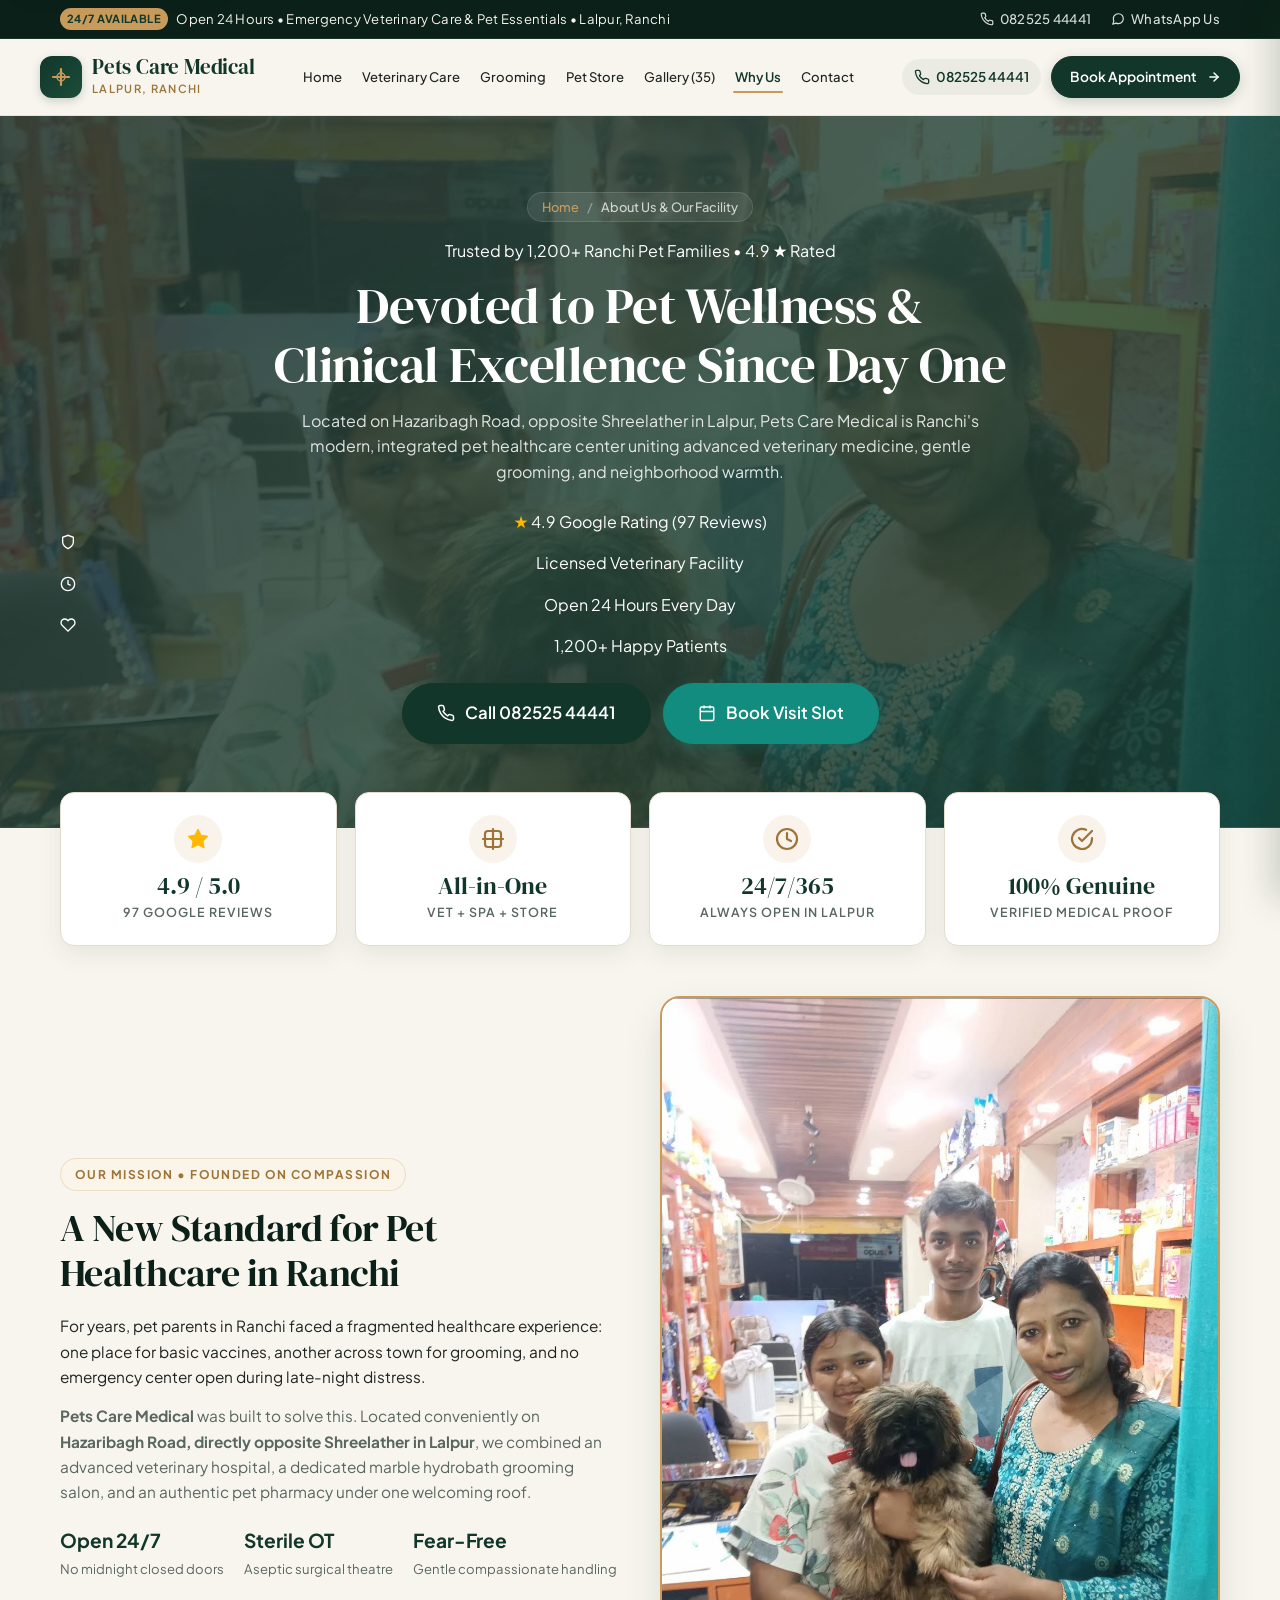
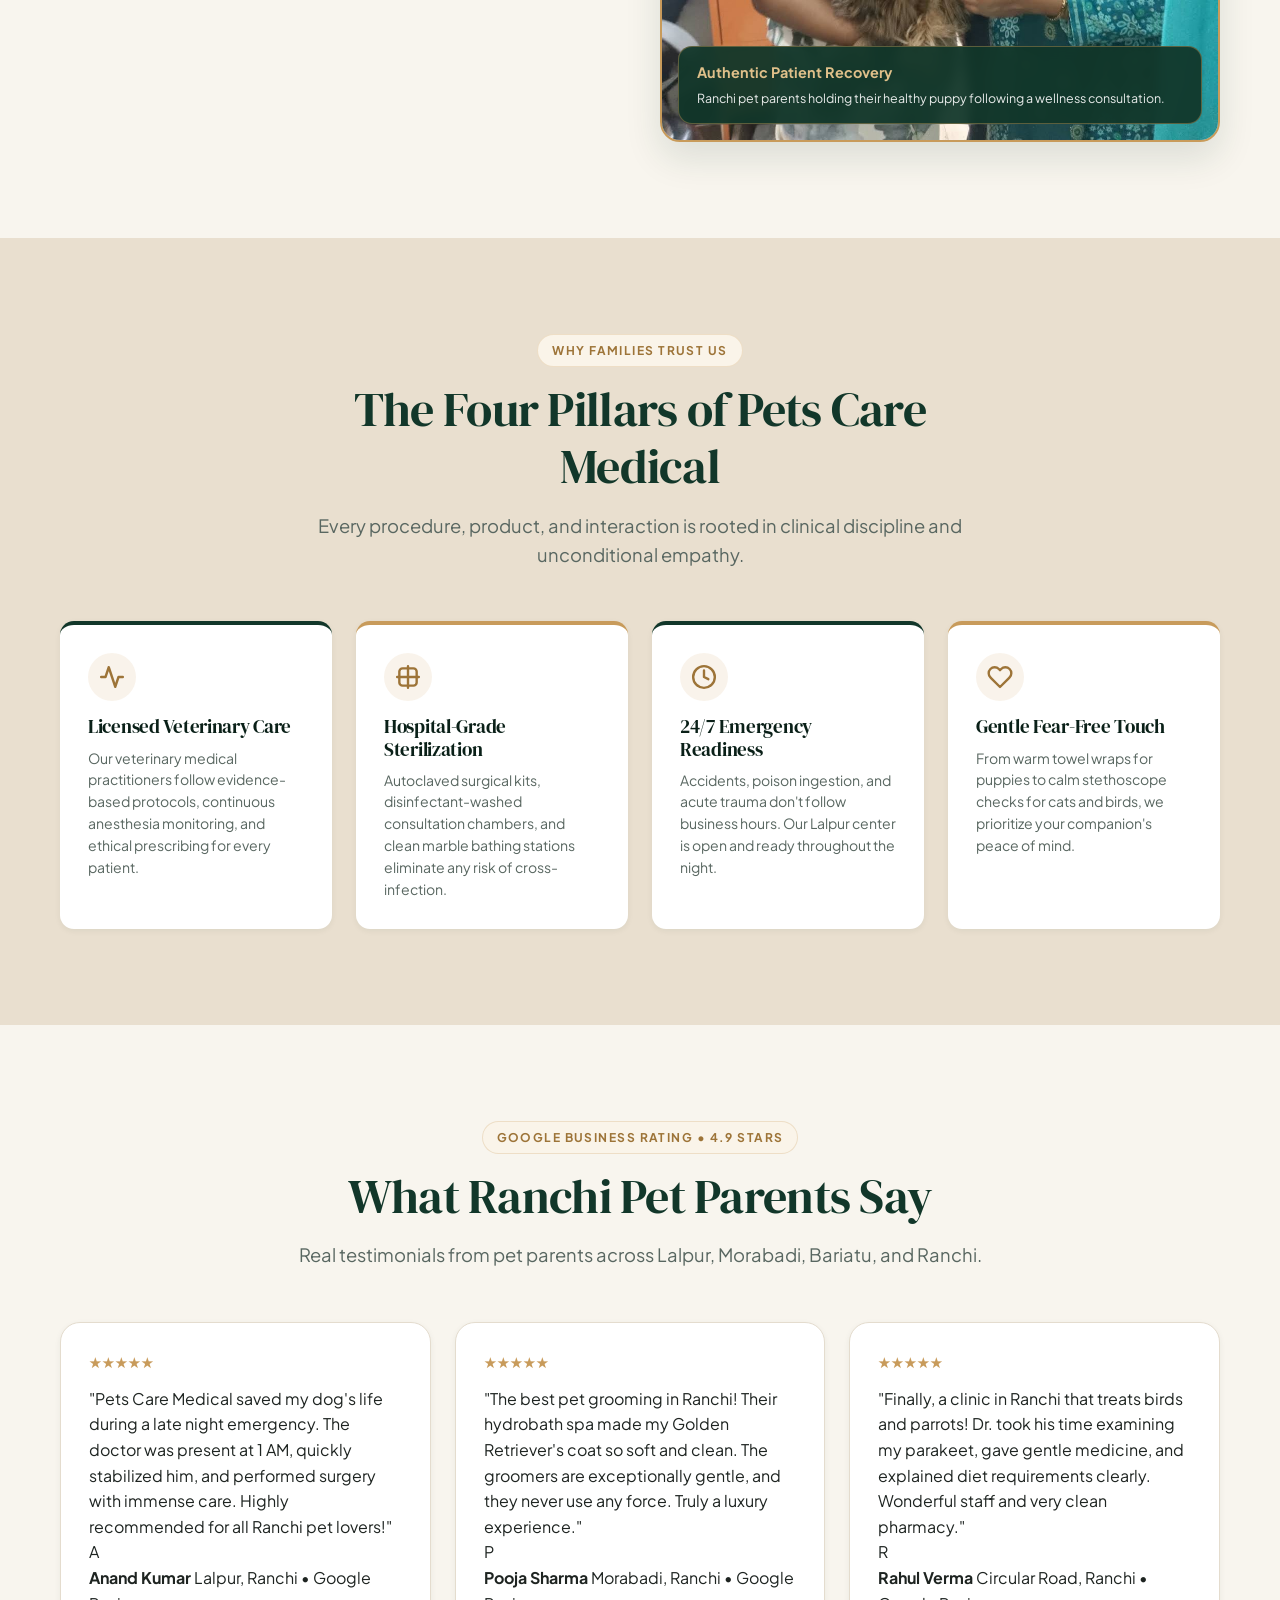
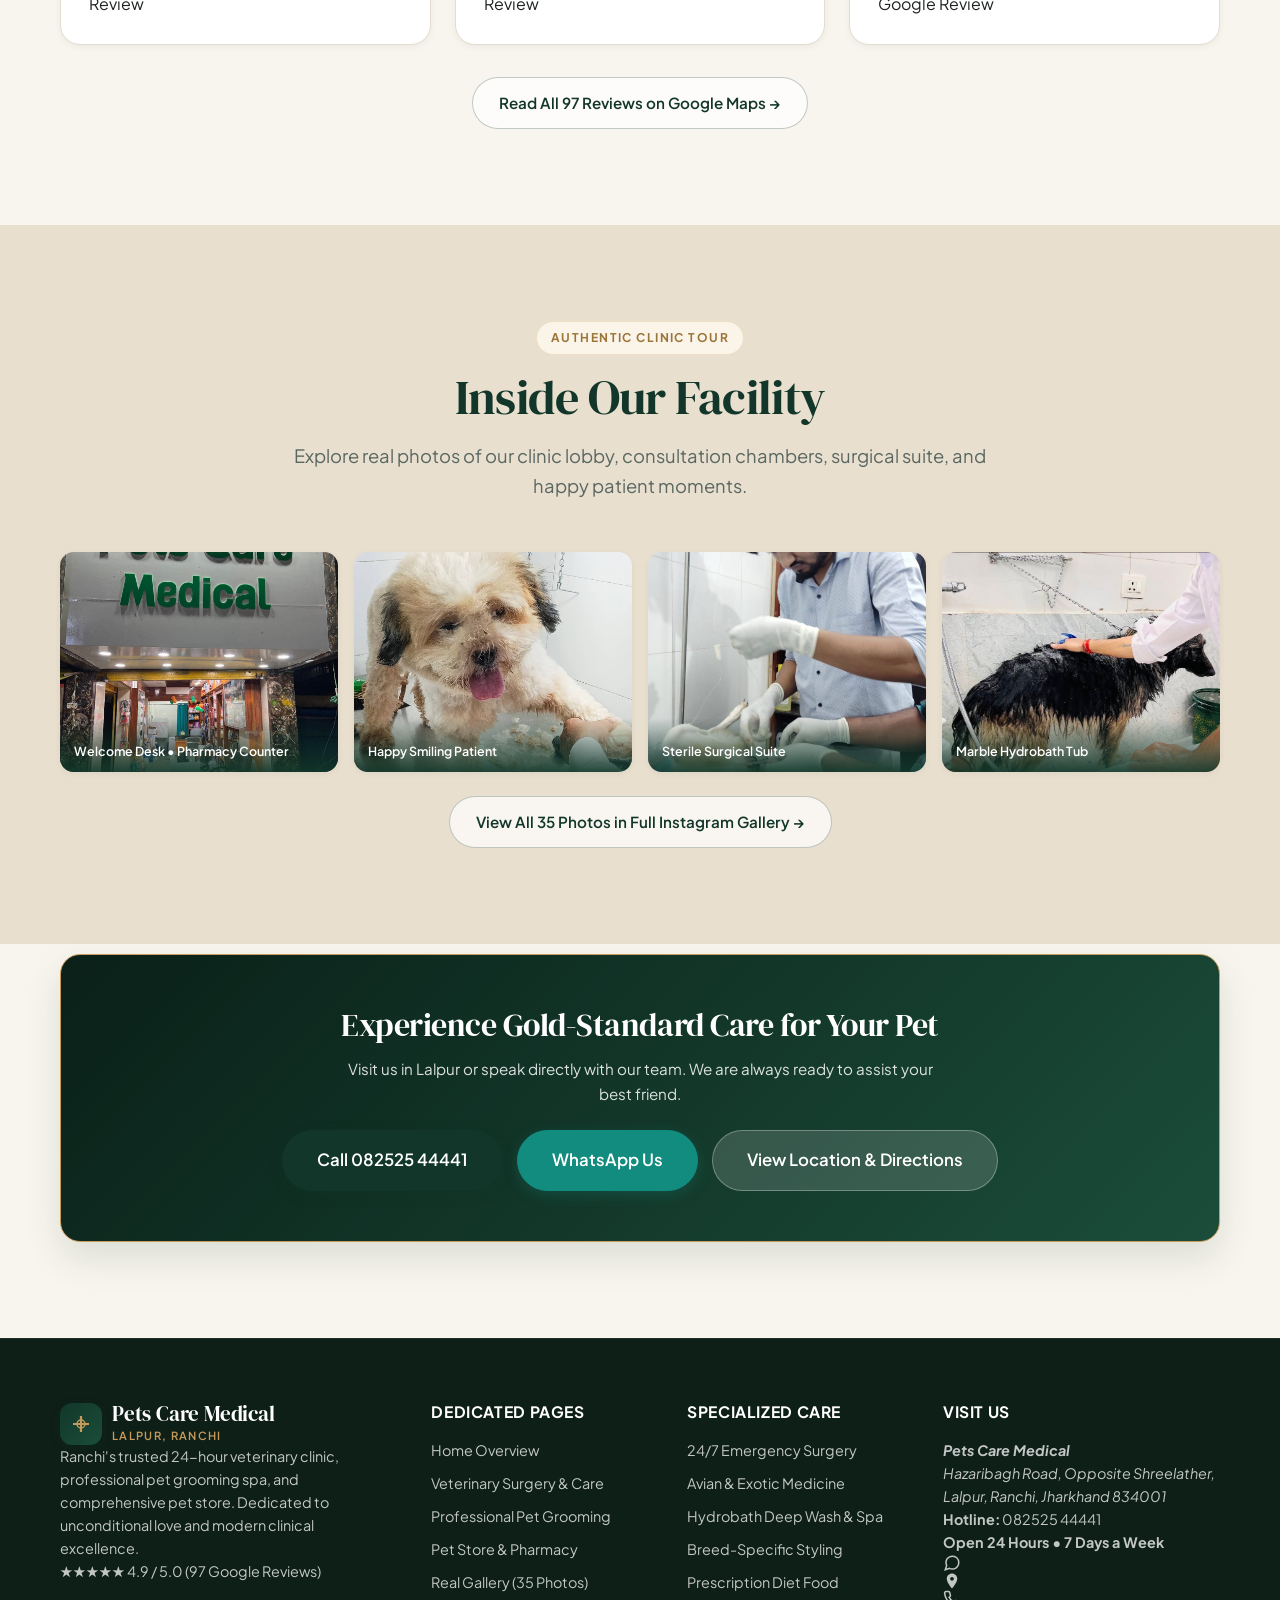
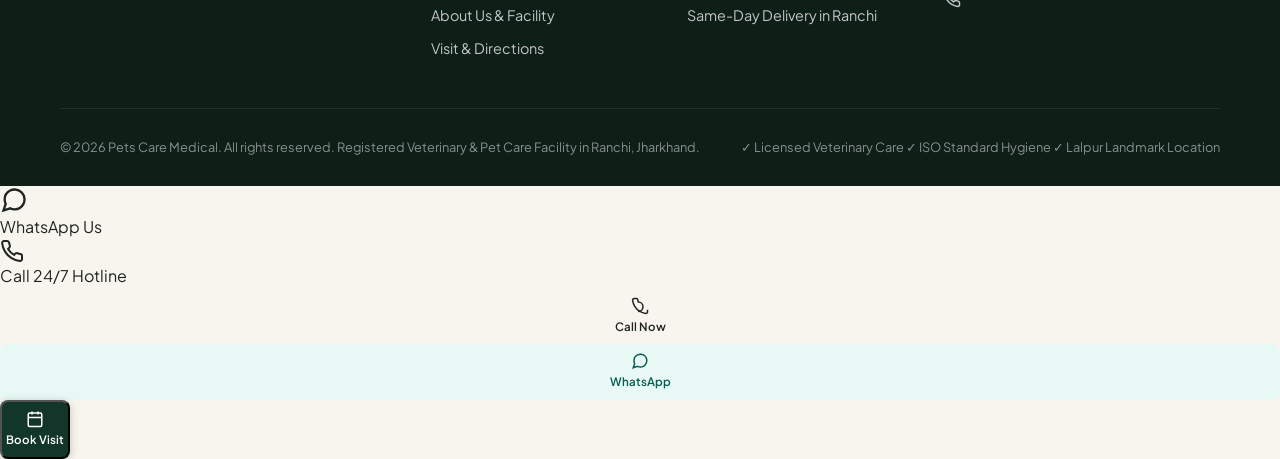
==== about.html @ 728cc9de "Initial commit: Pets Care Medical luxury website with dedicated pages and 35 real photos" ====
<!DOCTYPE html>
<html lang="en">
<head>
  <meta charset="UTF-8">
  <meta name="viewport" content="width=device-width, initial-scale=1.0, viewport-fit=cover">
  
  <title>About Us &amp; Facility Tour | Pets Care Medical Lalpur, Ranchi</title>
  <meta name="title" content="About Us &amp; Facility Tour | Pets Care Medical Lalpur, Ranchi">
  <meta name="description" content="Learn about Pets Care Medical, Ranchi's 24-hour veterinary hospital, pet grooming spa, and pet store on Hazaribagh Road, Lalpur. 4.9-star Google rating from 97+ reviews.">
  <meta name="keywords" content="about pets care medical, best pet clinic in ranchi, vet doctors lalpur, pet care facility ranchi, dog clinic hazaribagh road">
  <meta name="author" content="Pets Care Medical">
  <meta name="robots" content="index, follow">
  <link rel="canonical" href="https://petscaremedical.com/about.html">

  <meta property="og:type" content="website">
  <meta property="og:url" content="https://petscaremedical.com/about.html">
  <meta property="og:title" content="About Us &amp; Facility Tour | Pets Care Medical Ranchi">
  <meta property="og:description" content="Discover our clinic story, modern hospital facility, certified doctors, and community commitment in Lalpur, Ranchi.">
  <meta property="og:image" content="assets/real/real_25.jpg">

  <link rel="icon" type="image/svg+xml" href="favicon.svg">
  <link rel="apple-touch-icon" href="favicon.svg">
  <link rel="preconnect" href="https://fonts.googleapis.com">
  <link rel="preconnect" href="https://fonts.gstatic.com" crossorigin>
  <link href="https://fonts.googleapis.com/css2?family=DM+Serif+Display:ital@0;1&family=Plus+Jakarta+Sans:wght@300;400;500;600;700&display=swap" rel="stylesheet">
  <link rel="stylesheet" href="styles.css">

  <script type="application/ld+json">
  {
    "@context": "https://schema.org",
    "@type": "AboutPage",
    "name": "About Pets Care Medical",
    "description": "24-hour veterinary hospital, pet grooming salon, and pet store in Lalpur, Ranchi.",
    "publisher": {
      "@type": "VeterinaryCare",
      "name": "Pets Care Medical",
      "telephone": "+918252544441",
      "aggregateRating": {
        "@type": "AggregateRating",
        "ratingValue": "4.9",
        "reviewCount": "97"
      }
    }
  }
  </script>
</head>
<body class="dept-page-body">
  <a href="#about-main" class="skip-link">Skip to main content</a>

    <!-- Top Announcement Bar -->
  <aside class="top-announcement" aria-label="Operating Hours & Emergency Hotline">
    <div class="container">
      <div class="announcement-item">
        <span class="announcement-badge">24/7 Available</span>
        <span>Open 24 Hours &bull; Emergency Veterinary Care &amp; Pet Essentials &bull; Lalpur, Ranchi</span>
      </div>
      <div class="announcement-links">
        <a href="tel:08252544441" class="announcement-link">
          <svg width="14" height="14" viewBox="0 0 24 24" fill="none" stroke="currentColor" stroke-width="2" stroke-linecap="round" stroke-linejoin="round"><path d="M22 16.92v3a2 2 0 0 1-2.18 2 19.79 19.79 0 0 1-8.63-3.07 19.5 19.5 0 0 1-6-6 19.79 19.79 0 0 1-3.07-8.67A2 2 0 0 1 4.11 2h3a2 2 0 0 1 2 1.72 12.84 12.84 0 0 0 .7 2.81 2 2 0 0 1-.45 2.11L8.09 9.91a16 16 0 0 0 6 6l1.27-1.27a2 2 0 0 1 2.11-.45 12.84 12.84 0 0 0 2.81.7A2 2 0 0 1 22 16.92z"></path></svg>
          082525 44441
        </a>
        <a href="https://wa.me/918252544441?text=Hi%20Pets%20Care%20Medical%2C%20I%20would%20like%20to%20inquire%20about%20pet%20services" target="_blank" rel="noopener noreferrer" class="announcement-link">
          <svg width="14" height="14" viewBox="0 0 24 24" fill="none" stroke="currentColor" stroke-width="2" stroke-linecap="round" stroke-linejoin="round"><path d="M21 11.5a8.38 8.38 0 0 1-.9 3.8 8.5 8.5 0 0 1-7.6 4.7 8.38 8.38 0 0 1-3.8-.9L3 21l1.9-5.7a8.38 8.38 0 0 1-.9-3.8 8.5 8.5 0 0 1 4.7-7.6 8.38 8.38 0 0 1 3.8-.9h.5a8.48 8.48 0 0 1 8 8v.5z"></path></svg>
          WhatsApp Us
        </a>
      </div>
    </div>
  </aside>

  <!-- Sticky Header / Navigation - Strictly One Line -->
  <header class="site-header" id="siteHeader">
    <div class="container">
      <div class="header-inner">
        <!-- Logo -->
        <a href="index.html" class="brand-logo" aria-label="Pets Care Medical Home">
          <div class="logo-symbol">
            <svg width="24" height="24" viewBox="0 0 24 24" fill="none" stroke="currentColor" stroke-width="2.2" stroke-linecap="round" stroke-linejoin="round">
              <path d="M12 4v16M4 12h16"></path>
              <circle cx="12" cy="12" r="4" fill="none" stroke="currentColor" stroke-width="1.5"></circle>
            </svg>
          </div>
          <div class="logo-text">
            <span class="logo-title">Pets Care Medical</span>
            <span class="logo-subtitle">Lalpur, Ranchi</span>
          </div>
        </a>

        <!-- Desktop Navigation Links - Strictly One Line -->
        <nav class="nav-desktop" aria-label="Primary Navigation">
          <a href="index.html" class="nav-link">Home</a>
          <a href="veterinary.html" class="nav-link">Veterinary Care</a>
          <a href="grooming.html" class="nav-link">Grooming</a>
          <a href="store.html" class="nav-link">Pet Store</a>
          <a href="gallery.html" class="nav-link">Gallery (35)</a>
          <a href="about.html" class="nav-link active">Why Us</a>
          <a href="contact.html" class="nav-link">Contact</a>
          
        </nav>

        <!-- Right Header CTAs -->
        <div class="header-actions">
          <a href="tel:08252544441" class="header-phone-link" aria-label="Call Pets Care Medical">
            <svg width="16" height="16" viewBox="0 0 24 24" fill="none" stroke="currentColor" stroke-width="2" stroke-linecap="round" stroke-linejoin="round"><path d="M22 16.92v3a2 2 0 0 1-2.18 2 19.79 19.79 0 0 1-8.63-3.07 19.5 19.5 0 0 1-6-6 19.79 19.79 0 0 1-3.07-8.67A2 2 0 0 1 4.11 2h3a2 2 0 0 1 2 1.72 12.84 12.84 0 0 0 .7 2.81 2 2 0 0 1-.45 2.11L8.09 9.91a16 16 0 0 0 6 6l1.27-1.27a2 2 0 0 1 2.11-.45 12.84 12.84 0 0 0 2.81.7A2 2 0 0 1 22 16.92z"></path></svg>
            <span>082525 44441</span>
          </a>
          <button type="button" class="btn btn-primary btn-sm header-cta-btn" data-open-modal="booking">
            <span>Book Appointment</span>
            <svg width="14" height="14" viewBox="0 0 24 24" fill="none" stroke="currentColor" stroke-width="2.5" stroke-linecap="round" stroke-linejoin="round"><line x1="5" y1="12" x2="19" y2="12"></line><polyline points="12 5 19 12 12 19"></polyline></svg>
          </button>
          <!-- Mobile Hamburger Toggle -->
          <button type="button" class="hamburger-btn" id="hamburgerBtn" aria-label="Open Navigation Menu" aria-expanded="false" aria-controls="mobileNavDrawer">
            <span class="hamburger-line"></span>
            <span class="hamburger-line"></span>
            <span class="hamburger-line"></span>
          </button>
        </div>
      </div>
    </div>
  </header>

  <!-- Mobile Navigation Drawer -->
  <div class="mobile-nav-backdrop" id="mobileNavBackdrop"></div>
  <aside class="mobile-nav-drawer" id="mobileNavDrawer" aria-label="Mobile Navigation">
    <div class="mobile-drawer-header">
      <div class="brand-logo">
        <div class="logo-symbol">
          <svg width="20" height="20" viewBox="0 0 24 24" fill="none" stroke="currentColor" stroke-width="2.2">
            <path d="M12 4v16M4 12h16"></path>
          </svg>
        </div>
        <div class="logo-text">
          <span class="logo-title">Pets Care Medical</span>
          <span class="logo-subtitle">Lalpur, Ranchi</span>
        </div>
      </div>
      <button type="button" class="drawer-close-btn" id="closeDrawerBtn" aria-label="Close Navigation Menu">
        <svg width="20" height="20" viewBox="0 0 24 24" fill="none" stroke="currentColor" stroke-width="2.2" stroke-linecap="round"><line x1="18" y1="6" x2="6" y2="18"></line><line x1="6" y1="6" x2="18" y2="18"></line></svg>
      </button>
    </div>

    <nav class="mobile-nav-list">
      <a href="index.html" class="mobile-nav-link">Home <span>&rarr;</span></a>
      <a href="veterinary.html" class="mobile-nav-link">Veterinary Care <span>&rarr;</span></a>
      <a href="grooming.html" class="mobile-nav-link">Grooming <span>&rarr;</span></a>
      <a href="store.html" class="mobile-nav-link">Pet Store <span>&rarr;</span></a>
      <a href="gallery.html" class="mobile-nav-link">Gallery (35) <span>&rarr;</span></a>
      <a href="about.html" class="mobile-nav-link active">Why Us <span>&rarr;</span></a>
      <a href="contact.html" class="mobile-nav-link">Contact <span>&rarr;</span></a>
      
    </nav>

    <div class="mobile-drawer-contact">
      <button type="button" class="btn btn-primary" data-open-modal="booking" style="width: 100%;">
        Book Appointment
      </button>
      <a href="https://wa.me/918252544441?text=Hi%20Pets%20Care%20Medical%2C%20I%20would%20like%20to%20inquire%20about%20pet%20services" target="_blank" rel="noopener noreferrer" class="btn btn-whatsapp" style="width: 100%;">
        <svg width="18" height="18" viewBox="0 0 24 24" fill="none" stroke="currentColor" stroke-width="2"><path d="M21 11.5a8.38 8.38 0 0 1-.9 3.8 8.5 8.5 0 0 1-7.6 4.7 8.38 8.38 0 0 1-3.8-.9L3 21l1.9-5.7a8.38 8.38 0 0 1-.9-3.8 8.5 8.5 0 0 1 4.7-7.6 8.38 8.38 0 0 1 3.8-.9h.5a8.48 8.48 0 0 1 8 8v.5z"></path></svg>
        WhatsApp Us
      </a>
      <a href="tel:08252544441" class="btn btn-secondary" style="width: 100%;">
        <svg width="16" height="16" viewBox="0 0 24 24" fill="none" stroke="currentColor" stroke-width="2"><path d="M22 16.92v3a2 2 0 0 1-2.18 2 19.79 19.79 0 0 1-8.63-3.07 19.5 19.5 0 0 1-6-6 19.79 19.79 0 0 1-3.07-8.67A2 2 0 0 1 4.11 2h3a2 2 0 0 1 2 1.72 12.84 12.84 0 0 0 .7 2.81 2 2 0 0 1-.45 2.11L8.09 9.91a16 16 0 0 0 6 6l1.27-1.27a2 2 0 0 1 2.11-.45 12.84 12.84 0 0 0 2.81.7A2 2 0 0 1 22 16.92z"></path></svg>
        Call 082525 44441
      </a>
    </div>
  </aside>

  <main id="about-main">
    <!-- Dedicated Hero -->
    <section class="page-hero hero-about">
      <div class="container">
        <div class="page-breadcrumb fade-in-up">
          <a href="index.html">Home</a>
          <span class="sep">/</span>
          <span>About Us &amp; Our Facility</span>
        </div>
        <div class="gallery-hero-badge fade-in-up" style="margin-bottom: 12px;">
          <span class="pulse-dot"></span>
          <span>Trusted by 1,200+ Ranchi Pet Families &bull; 4.9 &#9733; Rated</span>
        </div>
        <h1 class="page-hero-title fade-in-up">Devoted to Pet Wellness &amp;<br>Clinical Excellence Since Day One</h1>
        <p class="page-hero-desc fade-in-up">
          Located on Hazaribagh Road, opposite Shreelather in Lalpur, Pets Care Medical is Ranchi's modern, integrated pet healthcare center uniting advanced veterinary medicine, gentle grooming, and neighborhood warmth.
        </p>
        <div class="gallery-hero-stats fade-in-up">
          <div class="gallery-stat-pill">
            <span style="color: #FFB800;">&#9733;</span>
            <span>4.9 Google Rating (97 Reviews)</span>
          </div>
          <div class="gallery-stat-pill">
            <svg width="16" height="16" viewBox="0 0 24 24" fill="none" stroke="currentColor" stroke-width="2"><path d="M12 22s8-4 8-10V5l-8-3-8 3v7c0 6 8 10 8 10z"/></svg>
            <span>Licensed Veterinary Facility</span>
          </div>
          <div class="gallery-stat-pill">
            <svg width="16" height="16" viewBox="0 0 24 24" fill="none" stroke="currentColor" stroke-width="2"><circle cx="12" cy="12" r="10"></circle><polyline points="12 6 12 12 16 14"></polyline></svg>
            <span>Open 24 Hours Every Day</span>
          </div>
          <div class="gallery-stat-pill">
            <svg width="16" height="16" viewBox="0 0 24 24" fill="none" stroke="currentColor" stroke-width="2"><path d="M20.84 4.61a5.5 5.5 0 0 0-7.78 0L12 5.67l-1.06-1.06a5.5 5.5 0 0 0-7.78 7.78l1.06 1.06L12 21.23l7.78-7.78 1.06-1.06a5.5 5.5 0 0 0 0-7.78z"/></svg>
            <span>1,200+ Happy Patients</span>
          </div>
        </div>
        <div class="page-hero-actions fade-in-up">
          <a href="tel:08252544441" class="btn btn-primary btn-lg">
            <svg width="18" height="18" viewBox="0 0 24 24" fill="none" stroke="currentColor" stroke-width="2"><path d="M22 16.92v3a2 2 0 0 1-2.18 2 19.79 19.79 0 0 1-8.63-3.07 19.5 19.5 0 0 1-6-6 19.79 19.79 0 0 1-3.07-8.67A2 2 0 0 1 4.11 2h3a2 2 0 0 1 2 1.72 12.84 12.84 0 0 0 .7 2.81 2 2 0 0 1-.45 2.11L8.09 9.91a16 16 0 0 0 6 6l1.27-1.27a2 2 0 0 1 2.11-.45 12.84 12.84 0 0 0 2.81.7A2 2 0 0 1 22 16.92z"></path></svg>
            <span>Call 082525 44441</span>
          </a>
          <button type="button" class="btn btn-whatsapp btn-lg" data-open-modal="booking">
            <svg width="18" height="18" viewBox="0 0 24 24" fill="none" stroke="currentColor" stroke-width="2"><rect x="3" y="4" width="18" height="18" rx="2" ry="2"></rect><line x1="16" y1="2" x2="16" y2="6"></line><line x1="8" y1="2" x2="8" y2="6"></line><line x1="3" y1="10" x2="21" y2="10"></line></svg>
            <span>Book Visit Slot</span>
          </button>
        </div>
      </div>
    </section>

    <!-- Stat Highlights Strip -->
    <div class="container">
      <div class="dept-stat-grid fade-in-up">
        <div class="dept-stat-card">
          <div class="dept-stat-icon-svg"><svg width="24" height="24" viewBox="0 0 24 24" fill="#FFB800" stroke="#FFB800" stroke-width="1"><polygon points="12 2 15.09 8.26 22 9.27 17 14.14 18.18 21.02 12 17.77 5.82 21.02 7 14.14 2 9.27 8.91 8.26 12 2"/></svg></div>
          <div class="dept-stat-val">4.9 / 5.0</div>
          <div class="dept-stat-label">97 Google Reviews</div>
        </div>
        <div class="dept-stat-card">
          <div class="dept-stat-icon-svg"><svg width="24" height="24" viewBox="0 0 24 24" fill="none" stroke="currentColor" stroke-width="2.2" stroke-linecap="round" stroke-linejoin="round"><path d="M12 2v20M2 12h20"/><rect x="4" y="4" width="16" height="16" rx="3"/></svg></div>
          <div class="dept-stat-val">All-in-One</div>
          <div class="dept-stat-label">Vet + Spa + Store</div>
        </div>
        <div class="dept-stat-card">
          <div class="dept-stat-icon-svg"><svg width="24" height="24" viewBox="0 0 24 24" fill="none" stroke="currentColor" stroke-width="2.2" stroke-linecap="round" stroke-linejoin="round"><circle cx="12" cy="12" r="10"/><polyline points="12 6 12 12 16 14"/></svg></div>
          <div class="dept-stat-val">24/7/365</div>
          <div class="dept-stat-label">Always Open In Lalpur</div>
        </div>
        <div class="dept-stat-card">
          <div class="dept-stat-icon-svg"><svg width="24" height="24" viewBox="0 0 24 24" fill="none" stroke="currentColor" stroke-width="2.2" stroke-linecap="round" stroke-linejoin="round"><path d="M22 11.08V12a10 10 0 1 1-5.93-9.14"/><polyline points="22 4 12 14.01 9 11.01"/></svg></div>
          <div class="dept-stat-val">100% Genuine</div>
          <div class="dept-stat-label">Verified Medical Proof</div>
        </div>
      </div>
    </div>
    </div>

    <!-- Our Story & Mission Section -->
    <section class="section" style="padding-top: 10px;">
      <div class="container">
        <div style="display: grid; grid-template-columns: repeat(auto-fit, minmax(320px, 1fr)); gap: 40px; align-items: center;">
          <div class="fade-in-up">
            <span class="section-tag">Our Mission &bull; Founded on Compassion</span>
            <h2 style="font-family: var(--font-serif); font-size: clamp(1.8rem, 3vw, 2.4rem); color: var(--color-primary-dark); margin-bottom: 18px;">
              A New Standard for Pet Healthcare in Ranchi
            </h2>
            <p style="font-size: 0.96rem; color: var(--color-text); line-height: 1.65; margin-bottom: 14px;">
              For years, pet parents in Ranchi faced a fragmented healthcare experience: one place for basic vaccines, another across town for grooming, and no emergency center open during late-night distress.
            </p>
            <p style="font-size: 0.96rem; color: var(--color-text-muted); line-height: 1.65; margin-bottom: 20px;">
              <strong>Pets Care Medical</strong> was built to solve this. Located conveniently on <strong>Hazaribagh Road, directly opposite Shreelather in Lalpur</strong>, we combined an advanced veterinary hospital, a dedicated marble hydrobath grooming salon, and an authentic pet pharmacy under one welcoming roof.
            </p>
            <div style="display: flex; gap: 20px; flex-wrap: wrap;">
              <div>
                <strong style="display: block; font-size: 1.2rem; color: var(--color-primary);">Open 24/7</strong>
                <span style="font-size: 0.82rem; color: var(--color-text-muted);">No midnight closed doors</span>
              </div>
              <div>
                <strong style="display: block; font-size: 1.2rem; color: var(--color-primary);">Sterile OT</strong>
                <span style="font-size: 0.82rem; color: var(--color-text-muted);">Aseptic surgical theatre</span>
              </div>
              <div>
                <strong style="display: block; font-size: 1.2rem; color: var(--color-primary);">Fear-Free</strong>
                <span style="font-size: 0.82rem; color: var(--color-text-muted);">Gentle compassionate handling</span>
              </div>
            </div>
          </div>

          <div class="fade-in-up" style="position: relative;">
            <div style="border-radius: var(--radius-lg); overflow: hidden; box-shadow: var(--shadow-lg); border: 2px solid var(--color-accent);">
              <img src="assets/real/real_25.jpg" alt="Happy pet parents with healthy puppy at Pets Care Medical" style="width: 100%; height: auto; display: block;">
            </div>
            <div style="position: absolute; bottom: 18px; left: 18px; right: 18px; background: rgba(18, 55, 42, 0.94); color: #fff; padding: 14px 18px; border-radius: var(--radius-md); backdrop-filter: blur(6px); border: 1px solid rgba(200, 155, 91, 0.4);">
              <strong style="font-size: 0.9rem; color: var(--color-accent-light); display: block;">Authentic Patient Recovery</strong>
              <span style="font-size: 0.78rem; opacity: 0.9;">Ranchi pet parents holding their healthy puppy following a wellness consultation.</span>
            </div>
          </div>
        </div>
      </div>
    </section>

    <!-- 4 Core Pillars of Excellence -->
    <section class="section section-alt">
      <div class="container">
        <div class="section-header fade-in-up">
          <span class="section-tag">Why Families Trust Us</span>
          <h2>The Four Pillars of Pets Care Medical</h2>
          <p>Every procedure, product, and interaction is rooted in clinical discipline and unconditional empathy.</p>
        </div>

        <div style="display: grid; grid-template-columns: repeat(auto-fit, minmax(260px, 1fr)); gap: 24px; margin-top: 32px;">
          <div style="background: #fff; padding: 28px; border-radius: var(--radius-md); box-shadow: var(--shadow-sm); border-top: 4px solid var(--color-primary);">
            <div class="dept-stat-icon-svg" style="margin: 0 0 14px 0;"><svg width="26" height="26" viewBox="0 0 24 24" fill="none" stroke="currentColor" stroke-width="2.2" stroke-linecap="round" stroke-linejoin="round"><path d="M22 12h-4l-3 9L9 3l-3 9H2"/></svg></div>
            <h4 style="color: var(--color-primary-dark); margin-bottom: 10px;">Licensed Veterinary Care</h4>
            <p style="font-size: 0.88rem; color: var(--color-text-muted); line-height: 1.55;">
              Our veterinary medical practitioners follow evidence-based protocols, continuous anesthesia monitoring, and ethical prescribing for every patient.
            </p>
          </div>

          <div style="background: #fff; padding: 28px; border-radius: var(--radius-md); box-shadow: var(--shadow-sm); border-top: 4px solid var(--color-accent);">
            <div class="dept-stat-icon-svg" style="margin: 0 0 14px 0;"><svg width="26" height="26" viewBox="0 0 24 24" fill="none" stroke="currentColor" stroke-width="2.2" stroke-linecap="round" stroke-linejoin="round"><path d="M12 2v20M2 12h20"/><rect x="4" y="4" width="16" height="16" rx="3"/></svg></div>
            <h4 style="color: var(--color-primary-dark); margin-bottom: 10px;">Hospital-Grade Sterilization</h4>
            <p style="font-size: 0.88rem; color: var(--color-text-muted); line-height: 1.55;">
              Autoclaved surgical kits, disinfectant-washed consultation chambers, and clean marble bathing stations eliminate any risk of cross-infection.
            </p>
          </div>

          <div style="background: #fff; padding: 28px; border-radius: var(--radius-md); box-shadow: var(--shadow-sm); border-top: 4px solid var(--color-primary);">
            <div class="dept-stat-icon-svg" style="margin: 0 0 14px 0;"><svg width="26" height="26" viewBox="0 0 24 24" fill="none" stroke="currentColor" stroke-width="2.2" stroke-linecap="round" stroke-linejoin="round"><circle cx="12" cy="12" r="10"/><polyline points="12 6 12 12 16 14"/></svg></div>
            <h4 style="color: var(--color-primary-dark); margin-bottom: 10px;">24/7 Emergency Readiness</h4>
            <p style="font-size: 0.88rem; color: var(--color-text-muted); line-height: 1.55;">
              Accidents, poison ingestion, and acute trauma don't follow business hours. Our Lalpur center is open and ready throughout the night.
            </p>
          </div>

          <div style="background: #fff; padding: 28px; border-radius: var(--radius-md); box-shadow: var(--shadow-sm); border-top: 4px solid var(--color-accent);">
            <div class="dept-stat-icon-svg" style="margin: 0 0 14px 0;"><svg width="26" height="26" viewBox="0 0 24 24" fill="none" stroke="currentColor" stroke-width="2.2" stroke-linecap="round" stroke-linejoin="round"><path d="M20.84 4.61a5.5 5.5 0 0 0-7.78 0L12 5.67l-1.06-1.06a5.5 5.5 0 0 0-7.78 7.78l1.06 1.06L12 21.23l7.78-7.78 1.06-1.06a5.5 5.5 0 0 0 0-7.78z"/></svg></div>
            <h4 style="color: var(--color-primary-dark); margin-bottom: 10px;">Gentle Fear-Free Touch</h4>
            <p style="font-size: 0.88rem; color: var(--color-text-muted); line-height: 1.55;">
              From warm towel wraps for puppies to calm stethoscope checks for cats and birds, we prioritize your companion's peace of mind.
            </p>
          </div>
        </div>
      </div>
    </section>

    <!-- Verified Client Reviews Wall -->
    <section class="section">
      <div class="container">
        <div class="section-header fade-in-up">
          <span class="section-tag">Google Business Rating &bull; 4.9 Stars</span>
          <h2>What Ranchi Pet Parents Say</h2>
          <p>Real testimonials from pet parents across Lalpur, Morabadi, Bariatu, and Ranchi.</p>
        </div>

        <div style="display: grid; grid-template-columns: repeat(auto-fit, minmax(300px, 1fr)); gap: 24px; margin-top: 32px;">
          <div class="review-card fade-in-up">
            <div class="review-stars">&#9733;&#9733;&#9733;&#9733;&#9733;</div>
            <p class="review-text">
              "Pets Care Medical saved my dog's life during a late night emergency. The doctor was present at 1 AM, quickly stabilized him, and performed surgery with immense care. Highly recommended for all Ranchi pet lovers!"
            </p>
            <div class="review-author-row">
              <div class="review-author-avatar">A</div>
              <div>
                <strong class="review-author-name">Anand Kumar</strong>
                <span class="review-author-loc">Lalpur, Ranchi &bull; Google Review</span>
              </div>
            </div>
          </div>

          <div class="review-card fade-in-up">
            <div class="review-stars">&#9733;&#9733;&#9733;&#9733;&#9733;</div>
            <p class="review-text">
              "The best pet grooming in Ranchi! Their hydrobath spa made my Golden Retriever's coat so soft and clean. The groomers are exceptionally gentle, and they never use any force. Truly a luxury experience."
            </p>
            <div class="review-author-row">
              <div class="review-author-avatar">P</div>
              <div>
                <strong class="review-author-name">Pooja Sharma</strong>
                <span class="review-author-loc">Morabadi, Ranchi &bull; Google Review</span>
              </div>
            </div>
          </div>

          <div class="review-card fade-in-up">
            <div class="review-stars">&#9733;&#9733;&#9733;&#9733;&#9733;</div>
            <p class="review-text">
              "Finally, a clinic in Ranchi that treats birds and parrots! Dr. took his time examining my parakeet, gave gentle medicine, and explained diet requirements clearly. Wonderful staff and very clean pharmacy."
            </p>
            <div class="review-author-row">
              <div class="review-author-avatar">R</div>
              <div>
                <strong class="review-author-name">Rahul Verma</strong>
                <span class="review-author-loc">Circular Road, Ranchi &bull; Google Review</span>
              </div>
            </div>
          </div>
        </div>

        <div style="text-align: center; margin-top: 32px;">
          <a href="https://www.google.com/maps/search/?api=1&query=Pets+Care+Medical+Lalpur+Ranchi" target="_blank" rel="noopener noreferrer" class="btn btn-secondary">
            <span>Read All 97 Reviews on Google Maps &rarr;</span>
          </a>
        </div>
      </div>
    </section>

    <!-- Facility Photo Tour Strip -->
    <section class="section section-alt">
      <div class="container">
        <div class="section-header fade-in-up">
          <span class="section-tag">Authentic Clinic Tour</span>
          <h2>Inside Our Facility</h2>
          <p>Explore real photos of our clinic lobby, consultation chambers, surgical suite, and happy patient moments.</p>
        </div>

        <div class="dept-gallery-strip fade-in-up">
          <div class="dept-gallery-photo">
            <img src="assets/real/real_02.jpg" alt="Pets Care Medical Clinic Lobby and Storefront" loading="lazy">
            <div class="dept-photo-caption">Welcome Desk &bull; Pharmacy Counter</div>
          </div>
          <div class="dept-gallery-photo">
            <img src="assets/real/real_06.jpg" alt="Happy smiling dog after health checkup" loading="lazy">
            <div class="dept-photo-caption">Happy Smiling Patient</div>
          </div>
          <div class="dept-gallery-photo">
            <img src="assets/real/real_07.jpg" alt="Sterile operating theatre" loading="lazy">
            <div class="dept-photo-caption">Sterile Surgical Suite</div>
          </div>
          <div class="dept-gallery-photo">
            <img src="assets/real/real_08.jpg" alt="Marble hydrobath bathing tub" loading="lazy">
            <div class="dept-photo-caption">Marble Hydrobath Tub</div>
          </div>
        </div>

        <div style="text-align: center; margin-top: 24px;">
          <a href="gallery.html" class="btn btn-secondary">
            <span>View All 35 Photos in Full Instagram Gallery &rarr;</span>
          </a>
        </div>
      </div>
    </section>

    <!-- Pre-Footer CTA -->
    <section class="section" style="padding-top: 10px;">
      <div class="container">
        <div class="gallery-page-cta fade-in-up" style="background: linear-gradient(135deg, var(--color-primary-dark), #1b4d3a); color: #FFFFFF; border-radius: var(--radius-lg); padding: clamp(30px, 4vw, 50px); text-align: center; border: 1.5px solid var(--color-accent); box-shadow: var(--shadow-lg);">
          <h3 style="font-family: var(--font-serif); font-size: clamp(1.4rem, 2.5vw, 2rem); margin-bottom: 12px; color: #FFFFFF;">Experience Gold-Standard Care for Your Pet</h3>
          <p style="max-width: 620px; margin: 0 auto 24px; color: rgba(255,255,255,0.85); font-size: 0.95rem; line-height: 1.6;">
            Visit us in Lalpur or speak directly with our team. We are always ready to assist your best friend.
          </p>
          <div style="display: flex; gap: 14px; justify-content: center; flex-wrap: wrap;">
            <a href="tel:08252544441" class="btn btn-primary btn-lg">Call 082525 44441</a>
            <a href="https://wa.me/918252544441?text=Hi%20Pets%20Care%20Medical%2C%20I%20would%20like%20to%20learn%20more%20about%20your%20services" target="_blank" rel="noopener noreferrer" class="btn btn-whatsapp btn-lg">WhatsApp Us</a>
            <a href="contact.html" class="btn btn-secondary btn-lg" style="background: rgba(255,255,255,0.15); color: #fff; border-color: rgba(255,255,255,0.3);">
              View Location &amp; Directions
            </a>
          </div>
        </div>
      </div>
    </section>
  </main>

    <!-- Global Footer -->
  <footer class="site-footer" role="contentinfo">
    <div class="container">
      <div class="footer-grid">
        <div class="footer-col footer-col-brand">
          <div class="brand-logo footer-logo">
            <div class="logo-symbol">
              <svg width="24" height="24" viewBox="0 0 24 24" fill="none" stroke="currentColor" stroke-width="2.2">
                <path d="M12 4v16M4 12h16"></path>
                <circle cx="12" cy="12" r="4" fill="none" stroke="currentColor" stroke-width="1.5"></circle>
              </svg>
            </div>
            <div class="logo-text">
              <span class="logo-title" style="color: #fff;">Pets Care Medical</span>
              <span class="logo-subtitle" style="color: var(--color-accent);">Lalpur, Ranchi</span>
            </div>
          </div>
          <p class="footer-desc">
            Ranchi's trusted 24-hour veterinary clinic, professional pet grooming spa, and comprehensive pet store. Dedicated to unconditional love and modern clinical excellence.
          </p>
          <div class="footer-rating-pill">
            <span class="stars">&#9733;&#9733;&#9733;&#9733;&#9733;</span>
            <span class="score">4.9 / 5.0</span>
            <span class="based-on">(97 Google Reviews)</span>
          </div>
        </div>

        <div class="footer-col">
          <h4 class="footer-heading">Dedicated Pages</h4>
          <ul class="footer-links">
            <li><a href="index.html">Home Overview</a></li>
            <li><a href="veterinary.html">Veterinary Surgery &amp; Care</a></li>
            <li><a href="grooming.html">Professional Pet Grooming</a></li>
            <li><a href="store.html">Pet Store &amp; Pharmacy</a></li>
            <li><a href="gallery.html">Real Gallery (35 Photos)</a></li>
            <li><a href="about.html">About Us &amp; Facility</a></li>
            <li><a href="contact.html">Visit &amp; Directions</a></li>
          </ul>
        </div>

        <div class="footer-col">
          <h4 class="footer-heading">Specialized Care</h4>
          <ul class="footer-links">
            <li><a href="veterinary.html">24/7 Emergency Surgery</a></li>
            <li><a href="veterinary.html">Avian &amp; Exotic Medicine</a></li>
            <li><a href="grooming.html">Hydrobath Deep Wash &amp; Spa</a></li>
            <li><a href="grooming.html">Breed-Specific Styling</a></li>
            <li><a href="store.html">Prescription Diet Food</a></li>
            <li><a href="store.html">Same-Day Delivery in Ranchi</a></li>
          </ul>
        </div>

        <div class="footer-col footer-col-contact">
          <h4 class="footer-heading">Visit Us</h4>
          <address class="footer-address">
            <strong>Pets Care Medical</strong><br>
            Hazaribagh Road, Opposite Shreelather,<br>
            Lalpur, Ranchi, Jharkhand 834001
          </address>
          <p class="footer-phone">
            <strong>Hotline:</strong> <a href="tel:08252544441">082525 44441</a>
          </p>
          <p class="footer-hours">
            <span class="pulse-dot"></span>
            <strong>Open 24 Hours &bull; 7 Days a Week</strong>
          </p>
          <div class="footer-socials">
            <a href="https://wa.me/918252544441" target="_blank" rel="noopener noreferrer" class="social-icon-link" aria-label="WhatsApp">
              <svg width="18" height="18" viewBox="0 0 24 24" fill="none" stroke="currentColor" stroke-width="2"><path d="M21 11.5a8.38 8.38 0 0 1-.9 3.8 8.5 8.5 0 0 1-7.6 4.7 8.38 8.38 0 0 1-3.8-.9L3 21l1.9-5.7a8.38 8.38 0 0 1-.9-3.8 8.5 8.5 0 0 1 4.7-7.6 8.38 8.38 0 0 1 3.8-.9h.5a8.48 8.48 0 0 1 8 8v.5z"></path></svg>
            </a>
            <a href="https://www.google.com/maps/search/?api=1&query=Pets+Care+Medical+Lalpur+Ranchi" target="_blank" rel="noopener noreferrer" class="social-icon-link" aria-label="Google Maps">
              <svg width="18" height="18" viewBox="0 0 24 24" fill="currentColor"><path d="M12 2C8.13 2 5 5.13 5 9c0 5.25 7 13 7 13s7-7.75 7-13c0-3.87-3.13-7-7-7zm0 9.5c-1.38 0-2.5-1.12-2.5-2.5s1.12-2.5 2.5-2.5 2.5 1.12 2.5 2.5-1.12 2.5-2.5 2.5z"/></svg>
            </a>
            <a href="tel:08252544441" class="social-icon-link" aria-label="Telephone">
              <svg width="18" height="18" viewBox="0 0 24 24" fill="none" stroke="currentColor" stroke-width="2"><path d="M22 16.92v3a2 2 0 0 1-2.18 2 19.79 19.79 0 0 1-8.63-3.07 19.5 19.5 0 0 1-6-6 19.79 19.79 0 0 1-3.07-8.67A2 2 0 0 1 4.11 2h3a2 2 0 0 1 2 1.72 12.84 12.84 0 0 0 .7 2.81 2 2 0 0 1-.45 2.11L8.09 9.91a16 16 0 0 0 6 6l1.27-1.27a2 2 0 0 1 2.11-.45 12.84 12.84 0 0 0 2.81.7A2 2 0 0 1 22 16.92z"></path></svg>
            </a>
          </div>
        </div>
      </div>

      <div class="footer-bottom">
        <div class="footer-legal">
          <p>&copy; <span id="year">2026</span> Pets Care Medical. All rights reserved. Registered Veterinary &amp; Pet Care Facility in Ranchi, Jharkhand.</p>
        </div>
        <div class="footer-badges">
          <span class="footer-trust-tag">&#10003; Licensed Veterinary Care</span>
          <span class="footer-trust-tag">&#10003; ISO Standard Hygiene</span>
          <span class="footer-trust-tag">&#10003; Lalpur Landmark Location</span>
        </div>
      </div>
    </div>
  </footer>

  <!-- Floating Sticky Action Buttons -->
  <div class="floating-actions" aria-label="Quick Communication">
    <a href="https://wa.me/918252544441?text=Hi%20Pets%20Care%20Medical%2C%20I%20would%20like%20to%20inquire" target="_blank" rel="noopener noreferrer" class="floating-btn floating-whatsapp" aria-label="Chat on WhatsApp">
      <svg width="28" height="28" viewBox="0 0 24 24" fill="none" stroke="currentColor" stroke-width="2"><path d="M21 11.5a8.38 8.38 0 0 1-.9 3.8 8.5 8.5 0 0 1-7.6 4.7 8.38 8.38 0 0 1-3.8-.9L3 21l1.9-5.7a8.38 8.38 0 0 1-.9-3.8 8.5 8.5 0 0 1 4.7-7.6 8.38 8.38 0 0 1 3.8-.9h.5a8.48 8.48 0 0 1 8 8v.5z"></path></svg>
      <span class="floating-tooltip">WhatsApp Us</span>
    </a>
    <a href="tel:08252544441" class="floating-btn floating-call" aria-label="Call Pets Care Medical 24 Hours">
      <svg width="24" height="24" viewBox="0 0 24 24" fill="none" stroke="currentColor" stroke-width="2"><path d="M22 16.92v3a2 2 0 0 1-2.18 2 19.79 19.79 0 0 1-8.63-3.07 19.5 19.5 0 0 1-6-6 19.79 19.79 0 0 1-3.07-8.67A2 2 0 0 1 4.11 2h3a2 2 0 0 1 2 1.72 12.84 12.84 0 0 0 .7 2.81 2 2 0 0 1-.45 2.11L8.09 9.91a16 16 0 0 0 6 6l1.27-1.27a2 2 0 0 1 2.11-.45 12.84 12.84 0 0 0 2.81.7A2 2 0 0 1 22 16.92z"></path></svg>
      <span class="floating-tooltip">Call 24/7 Hotline</span>
    </a>
  </div>

  <!-- Mobile Bottom Sticky Conversion Bar -->
  <aside class="mobile-sticky-bar" aria-label="Mobile Quick Booking and Emergency Actions">
    <a href="tel:08252544441" class="mobile-action-btn btn-call-bar" aria-label="Call Emergency Line">
      <svg width="18" height="18" viewBox="0 0 24 24" fill="none" stroke="currentColor" stroke-width="2"><path d="M22 16.92v3a2 2 0 0 1-2.18 2 19.79 19.79 0 0 1-8.63-3.07 19.5 19.5 0 0 1-6-6 19.79 19.79 0 0 1-3.07-8.67A2 2 0 0 1 4.11 2h3a2 2 0 0 1 2 1.72 12.84 12.84 0 0 0 .7 2.81 2 2 0 0 1-.45 12.84 12.84 0 0 0 2.81.7A2 2 0 0 1 22 16.92z"></path></svg>
      <span>Call Now</span>
    </a>
    <a href="https://wa.me/918252544441?text=Hi%20Pets%20Care%20Medical%2C%20I%20would%20like%20to%20inquire" target="_blank" rel="noopener noreferrer" class="mobile-action-btn btn-whatsapp-bar" aria-label="WhatsApp Consultation">
      <svg width="18" height="18" viewBox="0 0 24 24" fill="none" stroke="currentColor" stroke-width="2"><path d="M21 11.5a8.38 8.38 0 0 1-.9 3.8 8.5 8.5 0 0 1-7.6 4.7 8.38 8.38 0 0 1-3.8-.9L3 21l1.9-5.7a8.38 8.38 0 0 1-.9-3.8 8.5 8.5 0 0 1 4.7-7.6 8.38 8.38 0 0 1 3.8-.9h.5a8.48 8.48 0 0 1 8 8v.5z"></path></svg>
      <span>WhatsApp</span>
    </a>
    <button type="button" class="mobile-action-btn btn-book-bar" data-open-modal="booking" aria-label="Book Appointment">
      <svg width="18" height="18" viewBox="0 0 24 24" fill="none" stroke="currentColor" stroke-width="2"><rect x="3" y="4" width="18" height="18" rx="2" ry="2"></rect><line x1="16" y1="2" x2="16" y2="6"></line><line x1="8" y1="2" x2="8" y2="6"></line><line x1="3" y1="10" x2="21" y2="10"></line></svg>
      <span>Book Visit</span>
    </button>
  </aside>

  <!-- Interactive Appointment Modal -->
  <div class="modal-overlay" id="bookingModal" role="dialog" aria-modal="true" aria-labelledby="modalTitle">
    <div class="modal-window">
      <div class="modal-header">
        <h3 id="modalTitle">Book an Appointment</h3>
        <button type="button" class="modal-close-btn" id="closeBookingModal" aria-label="Close Appointment Modal">
          <svg width="20" height="20" viewBox="0 0 24 24" fill="none" stroke="currentColor" stroke-width="2"><line x1="18" y1="6" x2="6" y2="18"></line><line x1="6" y1="6" x2="18" y2="18"></line></svg>
        </button>
      </div>

      <form id="bookingForm">
        <div class="form-group">
          <label class="form-label">Pet Type</label>
          <div class="pet-selector-chips">
            <label class="pet-chip">
              <input type="radio" name="petType" value="Dog" checked>
              <div class="pet-chip-box">
                <span>Dog</span>
              </div>
            </label>
            <label class="pet-chip">
              <input type="radio" name="petType" value="Cat">
              <div class="pet-chip-box">
                <span>Cat</span>
              </div>
            </label>
            <label class="pet-chip">
              <input type="radio" name="petType" value="Other">
              <div class="pet-chip-box">
                <span>Other</span>
              </div>
            </label>
          </div>
        </div>

        <div class="form-row">
          <div class="form-group">
            <label class="form-label" for="petName">Pet Name</label>
            <input type="text" id="petName" class="form-control" placeholder="e.g. Bruno / Bella" required>
          </div>
          <div class="form-group">
            <label class="form-label" for="modalService">Service Required</label>
            <select id="modalService" class="form-control">
              <option value="Veterinary Consultation">Veterinary Consultation</option>
              <option value="Pet Vaccination">Pet Vaccination</option>
              <option value="Preventive Care">Preventive Checkup</option>
              <option value="Full Pet Grooming">Full Pet Grooming</option>
              <option value="Bath & Cleaning">Bath &amp; Cleaning</option>
              <option value="Nail & Hygiene Care">Nail &amp; Hygiene Care</option>
              <option value="Pet Medical & Wellness">Medical &amp; Pharmacy</option>
              <option value="Store Order & Pickup">Store Order &amp; Pickup</option>
            </select>
          </div>
        </div>

        <div class="form-row">
          <div class="form-group">
            <label class="form-label" for="modalDate">Preferred Date</label>
            <input type="date" id="modalDate" class="form-control" required>
          </div>
          <div class="form-group">
            <label class="form-label" for="modalTime">Preferred Time</label>
            <select id="modalTime" class="form-control">
              <option value="Morning (9 AM - 12 PM)">Morning (9 AM - 12 PM)</option>
              <option value="Afternoon (12 PM - 4 PM)">Afternoon (12 PM - 4 PM)</option>
              <option value="Evening (4 PM - 8 PM)">Evening (4 PM - 8 PM)</option>
              <option value="Night / 24-Hour Urgent Care">Night / Urgent Care (24 Hours)</option>
            </select>
          </div>
        </div>

        <div class="form-group">
          <label class="form-label" for="parentName">Pet Parent Name &amp; Contact Number</label>
          <input type="text" id="parentName" class="form-control" placeholder="Your Name & Mobile Number" required>
        </div>

        <div class="form-group">
          <label class="form-label" for="modalNotes">Any specific symptoms or requirements?</label>
          <textarea id="modalNotes" class="form-control" rows="2" placeholder="e.g. Urgent checkup or booking request"></textarea>
        </div>

        <button type="submit" class="btn btn-primary btn-lg" style="width: 100%;">
          <span>Confirm &amp; Send on WhatsApp</span>
          <svg width="18" height="18" viewBox="0 0 24 24" fill="none" stroke="currentColor" stroke-width="2"><path d="M21 11.5a8.38 8.38 0 0 1-.9 3.8 8.5 8.5 0 0 1-7.6 4.7 8.38 8.38 0 0 1-3.8-.9L3 21l1.9-5.7a8.38 8.38 0 0 1-.9-3.8 8.5 8.5 0 0 1 4.7-7.6 8.38 8.38 0 0 1 3.8-.9h.5a8.48 8.48 0 0 1 8 8v.5z"></path></svg>
        </button>
      </form>
    </div>
  </div>

  <!-- Toast Notification Feedback -->
  <div class="toast-notice" id="toastNotice" role="status" aria-live="polite"></div>

  <!-- JavaScript -->
  <script src="script.js"></script>
</body>
</html>
---- styles.css ----
/* ==========================================================================
   Pets Care Medical — Premium Design System & Stylesheet
   Veterinary Care + Pet Wellness + Grooming + Pet Store
   Lalpur, Ranchi, Jharkhand
   ========================================================================== */

/* --- Custom Properties / Design Tokens --- */
:root {
  /* Brand Color Palette */
  --color-primary: #12372A;          /* Deep Forest Green */
  --color-primary-dark: #0A2018;     /* Darker Forest Green */
  --color-primary-light: #1E4F3D;    /* Mid Forest Green */
  --color-primary-subtle: #EBF3EF;   /* Soft Sage Tint */
  --color-primary-glow: rgba(18, 55, 42, 0.12);

  --color-secondary: #1E2421;        /* Dark Charcoal */
  --color-secondary-muted: #4A5650;  /* Muted Charcoal */

  --color-bg: #F8F5EE;               /* Warm Ivory (Primary Canvas) */
  --color-bg-secondary: #E9DFCF;     /* Soft Beige (Secondary Canvas) */
  --color-bg-tertiary: #F2ECE1;      /* Light Sand */
  --color-surface: #FFFFFF;          /* Pure White for Cards */

  --color-accent: #C89B5B;           /* Warm Gold */
  --color-accent-light: #DFC08A;     /* Muted Light Gold */
  --color-accent-dark: #9D7438;      /* Deep Gold */
  --color-accent-subtle: #FAF4E9;    /* Ultra soft Gold Wash */

  --color-border: #E4DCce;
  --color-border-subtle: #EFE9DE;
  --color-border-dark: #273A31;

  --color-text: #1E2421;
  --color-text-muted: #596761;
  --color-text-light: #7E8D86;
  --color-text-inverse: #F8F5EE;

  /* Typography */
  --font-serif: 'DM Serif Display', Georgia, serif;
  --font-sans: 'Plus Jakarta Sans', -apple-system, BlinkMacSystemFont, 'Segoe UI', Roboto, sans-serif;

  /* Elevation & Shadows */
  --shadow-xs: 0 1px 2px rgba(18, 55, 42, 0.04);
  --shadow-sm: 0 2px 6px rgba(18, 55, 42, 0.06);
  --shadow-md: 0 8px 24px rgba(18, 55, 42, 0.08);
  --shadow-lg: 0 16px 36px rgba(18, 55, 42, 0.12);
  --shadow-xl: 0 24px 56px rgba(18, 55, 42, 0.16);
  --shadow-gold: 0 8px 24px rgba(200, 155, 91, 0.25);

  /* Border Radii (Refined, architectural, never childish) */
  --radius-xs: 4px;
  --radius-sm: 8px;
  --radius-md: 14px;
  --radius-lg: 20px;
  --radius-xl: 28px;
  --radius-full: 9999px;

  /* Transitions */
  --transition-fast: 180ms cubic-bezier(0.16, 1, 0.3, 1);
  --transition-normal: 280ms cubic-bezier(0.16, 1, 0.3, 1);
  --transition-slow: 480ms cubic-bezier(0.16, 1, 0.3, 1);

  /* Layout Containers */
  --container-max: 1240px;
  --container-narrow: 980px;
  --header-height: 76px;
  --announcement-height: 38px;
  --mobile-bar-height: 64px;
}

/* --- Reset & Global Baseline --- */
*, *::before, *::after {
  box-sizing: border-box;
  margin: 0;
  padding: 0;
}

html {
  font-size: 16px;
  scroll-behavior: smooth;
  -webkit-font-smoothing: antialiased;
  -moz-osx-font-smoothing: grayscale;
  text-rendering: optimizeLegibility;
}

body {
  font-family: var(--font-sans);
  background-color: var(--color-bg);
  color: var(--color-text);
  line-height: 1.6;
  font-weight: 400;
  overflow-x: hidden;
  padding-bottom: 0;
}

@media (max-width: 768px) {
  body {
    padding-bottom: calc(var(--mobile-bar-height) + env(safe-area-inset-bottom, 12px));
  }
}

img, picture, svg, video {
  display: block;
  max-width: 100%;
  height: auto;
}

button, input, select, textarea {
  font: inherit;
  color: inherit;
}

a {
  color: inherit;
  text-decoration: none;
  transition: color var(--transition-fast);
}

ul, ol {
  list-style: none;
}

/* Accessibility: Skip Link & Focus visible */
.skip-link {
  position: absolute;
  top: -60px;
  left: 20px;
  background-color: var(--color-accent);
  color: #12372A;
  font-weight: 700;
  padding: 10px 20px;
  border-radius: var(--radius-sm);
  z-index: 9999;
  text-decoration: none;
  box-shadow: var(--shadow-md);
  transition: top var(--transition-fast);
}

.skip-link:focus {
  top: 14px;
}

:focus-visible {
  outline: 2px solid var(--color-accent);
  outline-offset: 3px;
}

/* --- Container Utility --- */
.container {
  width: 100%;
  max-width: var(--container-max);
  margin-left: auto;
  margin-right: auto;
  padding-left: 20px;
  padding-right: 20px;
}

@media (min-width: 768px) {
  .container {
    padding-left: 32px;
    padding-right: 32px;
  }
}

@media (min-width: 1280px) {
  .container {
    padding-left: 40px;
    padding-right: 40px;
  }
}

.container-narrow {
  max-width: var(--container-narrow);
}

/* --- Typography System --- */
h1, h2, h3, h4, .serif-font {
  font-family: var(--font-serif);
  font-weight: 400;
  color: var(--color-primary);
  line-height: 1.15;
  letter-spacing: -0.015em;
}

h1 {
  font-size: clamp(2.4rem, 5.5vw, 4.2rem);
  line-height: 1.1;
}

h2 {
  font-size: clamp(1.9rem, 3.8vw, 3rem);
  line-height: 1.18;
}

h3 {
  font-size: clamp(1.35rem, 2.2vw, 1.85rem);
  line-height: 1.25;
}

h4 {
  font-size: clamp(1.1rem, 1.5vw, 1.35rem);
}

p.lead {
  font-size: clamp(1.05rem, 1.8vw, 1.25rem);
  color: var(--color-text-muted);
  line-height: 1.65;
}

.section-tag {
  display: inline-flex;
  align-items: center;
  gap: 8px;
  font-family: var(--font-sans);
  font-size: 0.75rem;
  font-weight: 700;
  text-transform: uppercase;
  letter-spacing: 0.12em;
  color: var(--color-accent-dark);
  background-color: var(--color-accent-subtle);
  padding: 6px 14px;
  border-radius: var(--radius-full);
  border: 1px solid rgba(200, 155, 91, 0.25);
  margin-bottom: 14px;
}

.section-tag.light {
  background-color: rgba(255, 255, 255, 0.12);
  color: var(--color-accent-light);
  border-color: rgba(200, 155, 91, 0.3);
}

.section-header {
  text-align: center;
  max-width: 720px;
  margin: 0 auto 52px auto;
}

.section-header.text-left {
  text-align: left;
  margin-left: 0;
}

.section-header h2 {
  margin-bottom: 16px;
}

.section-header p {
  font-size: clamp(1rem, 1.5vw, 1.15rem);
  color: var(--color-text-muted);
  line-height: 1.6;
}

/* --- Buttons & Interactive Elements --- */
.btn {
  display: inline-flex;
  align-items: center;
  justify-content: center;
  gap: 10px;
  font-family: var(--font-sans);
  font-size: 0.95rem;
  font-weight: 600;
  padding: 13px 26px;
  border-radius: var(--radius-full);
  border: 1.5px solid transparent;
  cursor: pointer;
  transition: all var(--transition-normal);
  text-decoration: none;
  min-height: 48px;
  white-space: nowrap;
}

.btn-primary {
  background-color: var(--color-primary);
  color: #FFFFFF;
  border-color: var(--color-primary);
  box-shadow: 0 4px 14px rgba(18, 55, 42, 0.2);
}

.btn-primary:hover {
  background-color: var(--color-primary-light);
  border-color: var(--color-primary-light);
  transform: translateY(-2px);
  box-shadow: 0 8px 22px rgba(18, 55, 42, 0.28);
}

.btn-secondary {
  background-color: transparent;
  color: var(--color-primary);
  border-color: rgba(18, 55, 42, 0.25);
  background-color: rgba(255, 255, 255, 0.7);
}

.btn-secondary:hover {
  background-color: #FFFFFF;
  border-color: var(--color-primary);
  transform: translateY(-2px);
  box-shadow: var(--shadow-sm);
}

.btn-whatsapp {
  background-color: #128C7E;
  color: #FFFFFF;
  border-color: #128C7E;
  box-shadow: 0 4px 14px rgba(18, 140, 126, 0.25);
}

.btn-whatsapp:hover {
  background-color: #075E54;
  border-color: #075E54;
  color: #FFFFFF;
  transform: translateY(-2px);
  box-shadow: 0 8px 20px rgba(18, 140, 126, 0.35);
}

.btn-gold {
  background-color: var(--color-accent);
  color: #12372A;
  border-color: var(--color-accent);
  font-weight: 700;
  box-shadow: 0 4px 16px rgba(200, 155, 91, 0.3);
}

.btn-gold:hover {
  background-color: #D6A868;
  border-color: #D6A868;
  transform: translateY(-2px);
  box-shadow: 0 8px 24px rgba(200, 155, 91, 0.4);
}

.btn-white {
  background-color: #FFFFFF;
  color: var(--color-primary);
  border-color: #FFFFFF;
  box-shadow: 0 4px 14px rgba(0, 0, 0, 0.1);
}

.btn-white:hover {
  background-color: var(--color-bg);
  border-color: var(--color-bg);
  transform: translateY(-2px);
}

.btn-outline-white {
  background-color: transparent;
  color: #FFFFFF;
  border-color: rgba(255, 255, 255, 0.4);
}

.btn-outline-white:hover {
  background-color: rgba(255, 255, 255, 0.12);
  border-color: #FFFFFF;
  color: #FFFFFF;
  transform: translateY(-2px);
}

.btn-sm {
  padding: 8px 18px;
  font-size: 0.85rem;
  min-height: 38px;
}

.btn-lg {
  padding: 16px 34px;
  font-size: 1.05rem;
  min-height: 54px;
}

.btn-icon {
  display: inline-flex;
  align-items: center;
  justify-content: center;
  width: 44px;
  height: 44px;
  border-radius: var(--radius-full);
  border: 1px solid var(--color-border);
  background-color: #FFFFFF;
  color: var(--color-primary);
  transition: all var(--transition-fast);
}

.btn-icon:hover {
  background-color: var(--color-primary);
  color: #FFFFFF;
  border-color: var(--color-primary);
}

/* --- Top Notification Bar --- */
.top-announcement {
  background-color: var(--color-primary-dark);
  color: var(--color-bg);
  font-size: 0.82rem;
  letter-spacing: 0.02em;
  padding: 8px 16px;
  border-bottom: 1px solid rgba(255, 255, 255, 0.08);
}

.top-announcement .container {
  display: flex;
  align-items: center;
  justify-content: space-between;
  gap: 16px;
}

.announcement-item {
  display: flex;
  align-items: center;
  gap: 8px;
}

.announcement-badge {
  display: inline-block;
  background-color: var(--color-accent);
  color: #12372A;
  font-weight: 700;
  font-size: 0.7rem;
  padding: 2px 7px;
  border-radius: var(--radius-full);
  letter-spacing: 0.04em;
  text-transform: uppercase;
}

.announcement-links {
  display: none;
  align-items: center;
  gap: 20px;
}

@media (min-width: 840px) {
  .announcement-links {
    display: flex;
  }
}

.announcement-link {
  color: rgba(255, 255, 255, 0.85);
  font-weight: 500;
  display: flex;
  align-items: center;
  gap: 6px;
}

.announcement-link:hover {
  color: var(--color-accent-light);
}

/* --- Sticky Header & Navbar --- */
.site-header {
  position: sticky;
  top: 0;
  z-index: 1000;
  background-color: rgba(248, 245, 238, 0.94);
  backdrop-filter: blur(14px);
  -webkit-backdrop-filter: blur(14px);
  border-bottom: 1px solid rgba(18, 55, 42, 0.08);
  transition: all var(--transition-normal);
}

.site-header.scrolled {
  background-color: rgba(248, 245, 238, 0.98);
  box-shadow: 0 4px 20px rgba(18, 55, 42, 0.08);
  border-bottom-color: rgba(18, 55, 42, 0.12);
}

.site-header .container {
  max-width: 1440px;
}

.header-inner {
  display: flex;
  align-items: center;
  justify-content: space-between;
  height: var(--header-height);
  flex-wrap: nowrap;
  gap: clamp(10px, 1.4vw, 24px);
  width: 100%;
}

/* Brand Logo */
.brand-logo {
  display: flex;
  align-items: center;
  gap: 10px;
  text-decoration: none;
  flex-shrink: 0;
  white-space: nowrap;
}

.logo-symbol {
  width: 42px;
  height: 42px;
  background: linear-gradient(135deg, var(--color-primary), #1b4d3a);
  border-radius: 12px;
  display: flex;
  align-items: center;
  justify-content: center;
  color: var(--color-accent);
  box-shadow: 0 3px 10px rgba(18, 55, 42, 0.2);
  flex-shrink: 0;
  transition: transform var(--transition-fast);
}

.brand-logo:hover .logo-symbol {
  transform: rotate(3deg) scale(1.04);
}

.logo-text {
  display: flex;
  flex-direction: column;
}

.logo-title {
  font-family: var(--font-serif);
  font-size: 1.3rem;
  line-height: 1.1;
  color: var(--color-primary);
  letter-spacing: -0.01em;
  white-space: nowrap;
}

.logo-subtitle {
  font-size: 0.7rem;
  font-weight: 600;
  color: var(--color-accent-dark);
  text-transform: uppercase;
  letter-spacing: 0.12em;
  margin-top: 1px;
  white-space: nowrap;
}

/* Desktop Navigation - Strictly One Line */
.nav-desktop {
  display: none;
  align-items: center;
  gap: clamp(10px, 1.25vw, 20px);
  flex-shrink: 1;
  white-space: nowrap;
}

@media (min-width: 992px) {
  .nav-desktop {
    display: flex;
  }
}

.nav-link {
  font-size: clamp(0.82rem, 0.9vw, 0.9rem);
  font-weight: 500;
  color: var(--color-secondary);
  position: relative;
  padding: 6px 2px;
  white-space: nowrap;
  transition: color var(--transition-fast);
}

.nav-link::after {
  content: '';
  position: absolute;
  bottom: 0;
  left: 0;
  width: 0;
  height: 2px;
  background-color: var(--color-accent);
  transition: width var(--transition-normal);
  border-radius: var(--radius-full);
}

.nav-link:hover {
  color: var(--color-primary);
}

.nav-link:hover::after,
.nav-link.active::after {
  width: 100%;
}

.nav-link.active {
  color: var(--color-primary);
  font-weight: 600;
}

/* Header Action Right - One Line Alignment */
.header-actions {
  display: flex;
  align-items: center;
  gap: 10px;
  flex-shrink: 0;
  white-space: nowrap;
}

.header-phone-link {
  display: none;
  align-items: center;
  gap: 6px;
  font-weight: 600;
  font-size: 0.84rem;
  color: var(--color-primary);
  padding: 7px 12px;
  border-radius: var(--radius-full);
  background: rgba(18, 55, 42, 0.05);
  white-space: nowrap;
  transition: background var(--transition-fast);
}

.header-phone-link:hover {
  background: rgba(18, 55, 42, 0.1);
}

@media (min-width: 1240px) {
  .header-phone-link {
    display: inline-flex;
  }
}

.header-cta-btn {
  display: none;
  padding: 9px 18px;
  font-size: 0.86rem;
  white-space: nowrap;
  min-height: 40px;
}

@media (min-width: 768px) {
  .header-cta-btn {
    display: inline-flex;
  }
}

/* Hamburger Button */
.hamburger-btn {
  display: flex;
  flex-direction: column;
  justify-content: center;
  align-items: center;
  gap: 5px;
  width: 44px;
  height: 44px;
  background: transparent;
  border: 1px solid var(--color-border);
  border-radius: var(--radius-sm);
  cursor: pointer;
  padding: 0;
  transition: all var(--transition-fast);
}

@media (min-width: 992px) {
  .hamburger-btn {
    display: none;
  }
}

.hamburger-line {
  width: 22px;
  height: 2px;
  background-color: var(--color-primary);
  border-radius: 2px;
  transition: all var(--transition-fast);
}

.hamburger-btn[aria-expanded="true"] .hamburger-line:nth-child(1) {
  transform: translateY(7px) rotate(45deg);
}

.hamburger-btn[aria-expanded="true"] .hamburger-line:nth-child(2) {
  opacity: 0;
}

.hamburger-btn[aria-expanded="true"] .hamburger-line:nth-child(3) {
  transform: translateY(-7px) rotate(-45deg);
}

/* Mobile Navigation Drawer */
.mobile-nav-drawer {
  position: fixed;
  top: 0;
  right: 0;
  bottom: 0;
  width: 85%;
  max-width: 360px;
  background-color: var(--color-bg);
  box-shadow: -8px 0 32px rgba(18, 55, 42, 0.2);
  z-index: 1100;
  display: flex;
  flex-direction: column;
  padding: 28px 24px;
  transform: translateX(100%);
  transition: transform var(--transition-normal);
  overflow-y: auto;
}

.mobile-nav-drawer.open {
  transform: translateX(0);
}

.mobile-nav-backdrop {
  position: fixed;
  inset: 0;
  background-color: rgba(18, 55, 42, 0.5);
  backdrop-filter: blur(4px);
  z-index: 1050;
  opacity: 0;
  visibility: hidden;
  transition: all var(--transition-fast);
}

.mobile-nav-backdrop.open {
  opacity: 1;
  visibility: visible;
}

.mobile-drawer-header {
  display: flex;
  align-items: center;
  justify-content: space-between;
  margin-bottom: 28px;
  padding-bottom: 16px;
  border-bottom: 1px solid var(--color-border);
}

.drawer-close-btn {
  background: rgba(18, 55, 42, 0.05);
  border: none;
  width: 38px;
  height: 38px;
  border-radius: var(--radius-full);
  display: flex;
  align-items: center;
  justify-content: center;
  color: var(--color-primary);
  cursor: pointer;
}

.mobile-nav-list {
  display: flex;
  flex-direction: column;
  gap: 18px;
  margin-bottom: 32px;
}

.mobile-nav-link {
  font-family: var(--font-serif);
  font-size: 1.4rem;
  color: var(--color-primary);
  display: flex;
  align-items: center;
  justify-content: space-between;
  padding: 6px 0;
  border-bottom: 1px solid var(--color-border-subtle);
}

.mobile-drawer-contact {
  margin-top: auto;
  padding-top: 24px;
  border-top: 1px solid var(--color-border);
  display: flex;
  flex-direction: column;
  gap: 12px;
}

/* --- Fixed Mobile Bottom Action Bar --- */
.mobile-action-bar {
  display: flex;
  position: fixed;
  bottom: 0;
  left: 0;
  right: 0;
  z-index: 990;
  background-color: rgba(255, 255, 255, 0.98);
  backdrop-filter: blur(16px);
  -webkit-backdrop-filter: blur(16px);
  border-top: 1px solid var(--color-border);
  padding: 8px 12px calc(8px + env(safe-area-inset-bottom, 0px)) 12px;
  box-shadow: 0 -4px 20px rgba(18, 55, 42, 0.09);
  align-items: center;
  justify-content: space-around;
  gap: 8px;
}

@media (min-width: 769px) {
  .mobile-action-bar {
    display: none;
  }
}

.mobile-action-btn {
  flex: 1;
  display: flex;
  flex-direction: column;
  align-items: center;
  justify-content: center;
  gap: 3px;
  padding: 8px 4px;
  font-size: 0.72rem;
  font-weight: 600;
  border-radius: var(--radius-sm);
  text-decoration: none;
  transition: transform var(--transition-fast);
  min-height: 48px;
}

.mobile-action-btn.btn-call {
  background-color: var(--color-primary-subtle);
  color: var(--color-primary);
}

.mobile-action-btn.btn-whatsapp-bar {
  background-color: #E8F8F4;
  color: #075E54;
}

.mobile-action-btn.btn-book-bar {
  background-color: var(--color-primary);
  color: #FFFFFF;
  box-shadow: 0 2px 8px rgba(18, 55, 42, 0.25);
}

/* --- Hero Section with Pet Clinic Background --- */
.hero-section {
  position: relative;
  padding-top: clamp(38px, 6.5vw, 76px);
  padding-bottom: clamp(52px, 8.5vw, 92px);
  background: 
    linear-gradient(135deg, rgba(248, 245, 238, 0.93) 0%, rgba(248, 245, 238, 0.86) 50%, rgba(238, 231, 218, 0.92) 100%),
    url('assets/real/real_02.jpg') center top / cover no-repeat;
  overflow: hidden;
}

.hero-grid {
  display: grid;
  grid-template-columns: 1fr;
  gap: 36px;
  align-items: center;
}

@media (min-width: 992px) {
  .hero-grid {
    grid-template-columns: 1.15fr 0.95fr;
    gap: 56px;
  }
}

@media (min-width: 1200px) {
  .hero-grid {
    grid-template-columns: 1.2fr 1fr;
    gap: 72px;
  }
}

.hero-content {
  position: relative;
  z-index: 2;
}

.hero-eyebrow {
  display: inline-flex;
  align-items: center;
  gap: 8px;
  background-color: #FFFFFF;
  border: 1px solid var(--color-border);
  padding: 6px 14px;
  border-radius: var(--radius-full);
  font-size: 0.8rem;
  font-weight: 600;
  color: var(--color-primary);
  margin-bottom: 20px;
  box-shadow: var(--shadow-xs);
}

.hero-eyebrow .pulse-dot {
  width: 8px;
  height: 8px;
  border-radius: 50%;
  background-color: #2E7D32;
  box-shadow: 0 0 0 0 rgba(46, 125, 50, 0.7);
  animation: pulse-ring 2s infinite;
}

@keyframes pulse-ring {
  0% {
    transform: scale(0.95);
    box-shadow: 0 0 0 0 rgba(46, 125, 50, 0.7);
  }
  70% {
    transform: scale(1);
    box-shadow: 0 0 0 6px rgba(46, 125, 50, 0);
  }
  100% {
    transform: scale(0.95);
    box-shadow: 0 0 0 0 rgba(46, 125, 50, 0);
  }
}

.hero-headline {
  margin-bottom: 18px;
  color: var(--color-primary);
}

.hero-headline em {
  font-style: italic;
  color: var(--color-accent-dark);
}

.hero-description {
  font-size: clamp(1.05rem, 1.6vw, 1.2rem);
  color: var(--color-text-muted);
  line-height: 1.65;
  margin-bottom: 32px;
  max-width: 580px;
}

.hero-ctas {
  display: flex;
  flex-wrap: wrap;
  gap: 14px;
  margin-bottom: 36px;
}

.hero-ctas .btn {
  flex: 1 1 auto;
}

@media (min-width: 480px) {
  .hero-ctas .btn {
    flex: 0 0 auto;
  }
}

/* Trust Row */
.trust-row {
  display: flex;
  flex-wrap: wrap;
  align-items: center;
  gap: 20px 28px;
  padding-top: 24px;
  border-top: 1px solid var(--color-border);
}

.trust-item {
  display: flex;
  align-items: center;
  gap: 10px;
}

.trust-rating-stars {
  color: var(--color-accent);
  display: flex;
  gap: 2px;
  font-size: 0.95rem;
}

.trust-rating-val {
  font-weight: 700;
  font-size: 1.1rem;
  color: var(--color-primary);
}

.trust-label {
  font-size: 0.84rem;
  color: var(--color-text-muted);
  line-height: 1.25;
}

.trust-badge-pill {
  display: inline-flex;
  align-items: center;
  gap: 6px;
  background-color: rgba(18, 55, 42, 0.06);
  padding: 5px 12px;
  border-radius: var(--radius-full);
  font-size: 0.8rem;
  font-weight: 600;
  color: var(--color-primary);
}

/* Hero Media / Image Frame */
.hero-media-wrapper {
  position: relative;
  z-index: 1;
}

.hero-image-frame {
  position: relative;
  border-radius: var(--radius-xl);
  overflow: hidden;
  box-shadow: var(--shadow-xl);
  border: 4px solid #FFFFFF;
  background-color: var(--color-bg-secondary);
}

.hero-image-frame img {
  width: 100%;
  height: clamp(340px, 48vw, 540px);
  object-fit: cover;
  object-position: center 25%;
  transition: transform var(--transition-slow);
}

.hero-image-frame:hover img {
  transform: scale(1.025);
}

/* Floating Badges on Hero Image */
.hero-floating-badge {
  position: absolute;
  background-color: rgba(255, 255, 255, 0.95);
  backdrop-filter: blur(12px);
  -webkit-backdrop-filter: blur(12px);
  border: 1px solid rgba(255, 255, 255, 0.8);
  border-radius: var(--radius-md);
  padding: 12px 18px;
  box-shadow: var(--shadow-lg);
  display: flex;
  align-items: center;
  gap: 12px;
  z-index: 3;
}

.badge-bottom-left {
  bottom: 20px;
  left: 16px;
}

.badge-top-right {
  top: 20px;
  right: 16px;
  display: none;
}

@media (min-width: 480px) {
  .badge-top-right {
    display: flex;
  }
}

.badge-icon-box {
  width: 38px;
  height: 38px;
  border-radius: var(--radius-sm);
  background-color: var(--color-primary-subtle);
  color: var(--color-primary);
  display: flex;
  align-items: center;
  justify-content: center;
  flex-shrink: 0;
}

.badge-icon-box.gold {
  background-color: var(--color-accent-subtle);
  color: var(--color-accent-dark);
}

.badge-title {
  font-weight: 700;
  font-size: 0.88rem;
  color: var(--color-primary);
  line-height: 1.2;
}

.badge-sub {
  font-size: 0.74rem;
  color: var(--color-text-muted);
}

/* --- Minimal Trust Bar --- */
.trust-strip-section {
  background-color: #FFFFFF;
  border-top: 1px solid var(--color-border);
  border-bottom: 1px solid var(--color-border);
  padding: 18px 0;
}

.trust-strip-inner {
  display: flex;
  align-items: center;
  justify-content: space-between;
  gap: 16px;
  overflow-x: auto;
  -webkit-overflow-scrolling: touch;
  scrollbar-width: none;
  padding: 4px 0;
}

.trust-strip-inner::-webkit-scrollbar {
  display: none;
}

.trust-strip-item {
  display: flex;
  align-items: center;
  gap: 8px;
  white-space: nowrap;
  font-size: 0.88rem;
  font-weight: 600;
  color: var(--color-primary);
  padding: 4px 10px;
  flex-shrink: 0;
}

.trust-check-icon {
  width: 18px;
  height: 18px;
  border-radius: 50%;
  background-color: var(--color-primary-subtle);
  color: var(--color-primary);
  display: flex;
  align-items: center;
  justify-content: center;
  flex-shrink: 0;
  font-size: 0.65rem;
}

@media (max-width: 640px) {
  .trust-strip-inner {
    display: grid;
    grid-template-columns: repeat(2, 1fr);
    gap: 10px 12px;
    overflow-x: visible;
  }
  .trust-strip-item {
    font-size: 0.8rem;
    padding: 0;
  }
}

/* --- Section Global Spacing --- */
.section {
  padding-top: clamp(56px, 8vw, 96px);
  padding-bottom: clamp(56px, 8vw, 96px);
  position: relative;
}

.section-alt {
  background-color: var(--color-bg-secondary);
}

.section-dark {
  background-color: var(--color-primary);
  color: #FFFFFF;
}

.section-dark h2,
.section-dark h3,
.section-dark h4 {
  color: #FFFFFF;
}

.section-dark .section-header p {
  color: rgba(255, 255, 255, 0.78);
}

/* --- Services 4-Card Section --- */
.services-grid {
  display: grid;
  grid-template-columns: 1fr;
  gap: 24px;
}

@media (min-width: 640px) {
  .services-grid {
    grid-template-columns: repeat(2, 1fr);
  }
}

@media (min-width: 1080px) {
  .services-grid {
    grid-template-columns: repeat(4, 1fr);
    gap: 24px;
  }
}

.service-card {
  background-color: #FFFFFF;
  border-radius: var(--radius-lg);
  border: 1px solid var(--color-border);
  overflow: hidden;
  display: flex;
  flex-direction: column;
  box-shadow: var(--shadow-sm);
  transition: all var(--transition-normal);
  position: relative;
}

.service-card:hover {
  transform: translateY(-6px);
  box-shadow: var(--shadow-lg);
  border-color: rgba(200, 155, 91, 0.4);
}

.service-card-media {
  position: relative;
  height: 210px;
  overflow: hidden;
  background-color: var(--color-bg-secondary);
}

.service-card-media img {
  width: 100%;
  height: 100%;
  object-fit: cover;
  transition: transform var(--transition-slow);
}

.service-card:hover .service-card-media img {
  transform: scale(1.06);
}

.service-card-tag {
  position: absolute;
  top: 14px;
  left: 14px;
  background-color: rgba(18, 55, 42, 0.85);
  backdrop-filter: blur(8px);
  color: #FFFFFF;
  font-size: 0.72rem;
  font-weight: 700;
  text-transform: uppercase;
  letter-spacing: 0.08em;
  padding: 4px 10px;
  border-radius: var(--radius-full);
}

.service-card-body {
  padding: 24px 22px;
  display: flex;
  flex-direction: column;
  flex-grow: 1;
}

.service-card-title {
  margin-bottom: 10px;
  font-size: 1.45rem;
}

.service-card-desc {
  font-size: 0.92rem;
  color: var(--color-text-muted);
  line-height: 1.55;
  margin-bottom: 22px;
  flex-grow: 1;
}

.service-card-footer {
  margin-top: auto;
  padding-top: 16px;
  border-top: 1px solid var(--color-border-subtle);
}

.service-link {
  display: inline-flex;
  align-items: center;
  gap: 8px;
  font-weight: 600;
  font-size: 0.9rem;
  color: var(--color-primary);
  transition: gap var(--transition-fast);
}

.service-link:hover {
  color: var(--color-accent-dark);
  gap: 12px;
}

/* --- Why Pets Care Medical Section --- */
.why-grid {
  display: grid;
  grid-template-columns: 1fr;
  gap: 40px;
  align-items: center;
}

@media (min-width: 992px) {
  .why-grid {
    grid-template-columns: 1fr 1.15fr;
    gap: 64px;
  }
}

.why-image-column {
  position: relative;
}

.why-image-frame {
  border-radius: var(--radius-xl);
  overflow: hidden;
  box-shadow: var(--shadow-xl);
  border: 4px solid #FFFFFF;
}

.why-image-frame img {
  width: 100%;
  height: clamp(340px, 45vw, 560px);
  object-fit: cover;
}

.why-badge-experience {
  position: absolute;
  bottom: -20px;
  right: -10px;
  background-color: var(--color-primary);
  color: #FFFFFF;
  padding: 18px 24px;
  border-radius: var(--radius-md);
  box-shadow: var(--shadow-lg);
  border: 2px solid var(--color-accent);
}

@media (max-width: 640px) {
  .why-badge-experience {
    bottom: 12px;
    right: 12px;
    padding: 12px 18px;
  }
}

.badge-exp-number {
  font-family: var(--font-serif);
  font-size: 2rem;
  color: var(--color-accent);
  line-height: 1;
}

.badge-exp-text {
  font-size: 0.8rem;
  font-weight: 600;
  letter-spacing: 0.05em;
  text-transform: uppercase;
}

.why-content-column {
  padding-left: 0;
}

@media (min-width: 1080px) {
  .why-content-column {
    padding-left: 16px;
  }
}

.why-lead-text {
  font-size: clamp(1.05rem, 1.4vw, 1.2rem);
  color: var(--color-text-muted);
  margin-bottom: 36px;
  line-height: 1.65;
}

.features-numbered-list {
  display: grid;
  grid-template-columns: 1fr;
  gap: 24px;
}

@media (min-width: 640px) {
  .features-numbered-list {
    grid-template-columns: repeat(2, 1fr);
    gap: 28px 24px;
  }
}

.feature-numbered-item {
  display: flex;
  gap: 16px;
  align-items: flex-start;
}

.feature-num {
  font-family: var(--font-serif);
  font-size: 1.6rem;
  color: var(--color-accent-dark);
  line-height: 1;
  padding-top: 2px;
  flex-shrink: 0;
}

.feature-info h4 {
  font-family: var(--font-sans);
  font-weight: 700;
  font-size: 1.05rem;
  color: var(--color-primary);
  margin-bottom: 6px;
}

.feature-info p {
  font-size: 0.88rem;
  color: var(--color-text-muted);
  line-height: 1.5;
}

/* --- Veterinary Dedicated Section with Clinic Background --- */
.vet-section {
  position: relative;
  background: 
    linear-gradient(135deg, rgba(255, 255, 255, 0.94) 0%, rgba(248, 245, 238, 0.92) 100%),
    url('https://images.unsplash.com/photo-1584515933487-779824d29309?auto=format&fit=crop&w=1920&q=80') center center / cover no-repeat;
}

.vet-grid {
  display: grid;
  grid-template-columns: 1fr;
  gap: 40px;
  align-items: center;
}

@media (min-width: 992px) {
  .vet-grid {
    grid-template-columns: 1.05fr 0.95fr;
    gap: 60px;
  }
}

.vet-services-list {
  display: flex;
  flex-direction: column;
  gap: 14px;
  margin: 32px 0 36px 0;
}

.vet-service-item {
  display: flex;
  align-items: flex-start;
  gap: 14px;
  padding: 16px 20px;
  background-color: var(--color-bg);
  border-radius: var(--radius-md);
  border: 1px solid var(--color-border-subtle);
  transition: all var(--transition-fast);
}

.vet-service-item:hover {
  border-color: var(--color-accent);
  background-color: var(--color-accent-subtle);
  transform: translateX(4px);
}

.vet-check-box {
  width: 24px;
  height: 24px;
  border-radius: 6px;
  background-color: var(--color-primary);
  color: var(--color-accent);
  display: flex;
  align-items: center;
  justify-content: center;
  flex-shrink: 0;
  font-size: 0.75rem;
  margin-top: 2px;
}

.vet-item-title {
  font-weight: 700;
  font-size: 1.02rem;
  color: var(--color-primary);
  margin-bottom: 2px;
}

.vet-item-sub {
  font-size: 0.84rem;
  color: var(--color-text-muted);
}

.vet-media-frame {
  position: relative;
  border-radius: var(--radius-xl);
  overflow: hidden;
  box-shadow: var(--shadow-xl);
}

.vet-media-frame img {
  width: 100%;
  height: clamp(340px, 46vw, 540px);
  object-fit: cover;
}

/* --- Grooming Section --- */
.grooming-grid {
  display: grid;
  grid-template-columns: 1fr;
  gap: 20px;
}

@media (min-width: 640px) {
  .grooming-grid {
    grid-template-columns: repeat(2, 1fr);
  }
}

@media (min-width: 1080px) {
  .grooming-grid {
    grid-template-columns: repeat(4, 1fr);
  }
}

.grooming-card {
  position: relative;
  border-radius: var(--radius-lg);
  overflow: hidden;
  height: 380px;
  box-shadow: var(--shadow-md);
  cursor: pointer;
  group: hover;
}

.grooming-card img {
  width: 100%;
  height: 100%;
  object-fit: cover;
  transition: transform var(--transition-slow);
}

.grooming-card-overlay {
  position: absolute;
  inset: 0;
  background: linear-gradient(180deg, rgba(18, 55, 42, 0.05) 30%, rgba(18, 55, 42, 0.88) 100%);
  display: flex;
  flex-direction: column;
  justify-content: flex-end;
  padding: 24px;
  color: #FFFFFF;
  transition: background var(--transition-normal);
}

.grooming-card:hover img {
  transform: scale(1.08);
}

.grooming-card:hover .grooming-card-overlay {
  background: linear-gradient(180deg, rgba(18, 55, 42, 0.2) 20%, rgba(18, 55, 42, 0.94) 100%);
}

.grooming-card-title {
  font-family: var(--font-serif);
  font-size: 1.5rem;
  color: #FFFFFF;
  margin-bottom: 6px;
}

.grooming-card-desc {
  font-size: 0.85rem;
  color: rgba(255, 255, 255, 0.85);
  line-height: 1.45;
  transform: translateY(6px);
  opacity: 0.92;
  transition: all var(--transition-fast);
}

.grooming-cta-bar {
  text-align: center;
  margin-top: 48px;
}

/* --- Pet Store Section --- */
.store-categories-grid {
  display: grid;
  grid-template-columns: repeat(2, 1fr);
  gap: 16px;
}

@media (min-width: 768px) {
  .store-categories-grid {
    grid-template-columns: repeat(3, 1fr);
    gap: 22px;
  }
}

@media (min-width: 1080px) {
  .store-categories-grid {
    grid-template-columns: repeat(6, 1fr);
    gap: 18px;
  }
}

.category-card {
  background-color: #FFFFFF;
  border-radius: var(--radius-md);
  border: 1px solid var(--color-border);
  padding: 16px;
  text-align: center;
  display: flex;
  flex-direction: column;
  align-items: center;
  box-shadow: var(--shadow-xs);
  transition: all var(--transition-fast);
  cursor: pointer;
}

.category-card:hover {
  transform: translateY(-4px);
  box-shadow: var(--shadow-md);
  border-color: var(--color-accent);
}

.category-thumb-wrapper {
  width: 90px;
  height: 90px;
  border-radius: 50%;
  overflow: hidden;
  margin-bottom: 12px;
  border: 2px solid var(--color-bg-secondary);
}

.category-thumb-wrapper img {
  width: 100%;
  height: 100%;
  object-fit: cover;
  transition: transform var(--transition-fast);
}

.category-card:hover .category-thumb-wrapper img {
  transform: scale(1.1);
}

.category-title {
  font-weight: 700;
  font-size: 0.95rem;
  color: var(--color-primary);
  margin-bottom: 4px;
}

.category-count {
  font-size: 0.74rem;
  color: var(--color-text-muted);
}

.store-perks-row {
  display: grid;
  grid-template-columns: 1fr;
  gap: 16px;
  margin-top: 40px;
  background-color: #FFFFFF;
  padding: 24px;
  border-radius: var(--radius-lg);
  border: 1px solid var(--color-border);
}

@media (min-width: 640px) {
  .store-perks-row {
    grid-template-columns: repeat(3, 1fr);
  }
}

.store-perk-item {
  display: flex;
  align-items: center;
  gap: 14px;
}

.perk-icon-wrap {
  width: 44px;
  height: 44px;
  border-radius: var(--radius-sm);
  background-color: var(--color-primary-subtle);
  color: var(--color-primary);
  display: flex;
  align-items: center;
  justify-content: center;
  flex-shrink: 0;
}

.perk-info h5 {
  font-weight: 700;
  font-size: 0.92rem;
  color: var(--color-primary);
  margin-bottom: 2px;
}

.perk-info p {
  font-size: 0.78rem;
  color: var(--color-text-muted);
}

.store-cta-wrapper {
  display: flex;
  flex-wrap: wrap;
  align-items: center;
  justify-content: center;
  gap: 14px;
  margin-top: 36px;
}

/* --- Google Reviews Section --- */
.reviews-stat-banner {
  display: flex;
  flex-wrap: wrap;
  align-items: center;
  justify-content: center;
  gap: 14px 28px;
  background-color: #FFFFFF;
  border: 1px solid var(--color-border);
  padding: 14px 24px;
  border-radius: var(--radius-full);
  width: fit-content;
  max-width: 100%;
  margin: 0 auto 36px auto;
  box-shadow: var(--shadow-xs);
}

@media (max-width: 540px) {
  .reviews-stat-banner {
    border-radius: var(--radius-lg);
    padding: 12px 18px;
    gap: 8px 16px;
    text-align: center;
  }
}

.rating-score-display {
  display: flex;
  align-items: center;
  gap: 10px;
}

.score-num {
  font-family: var(--font-serif);
  font-size: 1.8rem;
  color: var(--color-primary);
  font-weight: 700;
  line-height: 1;
}

.score-stars {
  color: var(--color-accent);
  display: flex;
  gap: 3px;
  font-size: 1.1rem;
}

.score-meta {
  font-size: 0.88rem;
  color: var(--color-text-muted);
  font-weight: 500;
}

.reviews-grid {
  display: grid;
  grid-template-columns: 1fr;
  gap: 24px;
}

@media (min-width: 768px) {
  .reviews-grid {
    grid-template-columns: repeat(3, 1fr);
  }
}

.review-card {
  background-color: #FFFFFF;
  border-radius: var(--radius-lg);
  border: 1px solid var(--color-border);
  padding: 28px;
  display: flex;
  flex-direction: column;
  box-shadow: var(--shadow-sm);
  transition: all var(--transition-fast);
  position: relative;
}

.review-card:hover {
  transform: translateY(-4px);
  box-shadow: var(--shadow-md);
  border-color: rgba(200, 155, 91, 0.4);
}

.review-header {
  display: flex;
  align-items: center;
  gap: 12px;
  margin-bottom: 16px;
}

.reviewer-avatar {
  width: 44px;
  height: 44px;
  border-radius: 50%;
  background-color: var(--color-primary-subtle);
  color: var(--color-primary);
  font-weight: 700;
  display: flex;
  align-items: center;
  justify-content: center;
  font-size: 1.05rem;
}

.reviewer-details {
  flex-grow: 1;
}

.reviewer-name {
  font-weight: 700;
  font-size: 0.96rem;
  color: var(--color-primary);
}

.reviewer-tag {
  font-size: 0.74rem;
  color: var(--color-text-light);
  display: flex;
  align-items: center;
  gap: 4px;
}

.review-stars {
  color: var(--color-accent);
  display: flex;
  gap: 2px;
  font-size: 0.9rem;
  margin-bottom: 12px;
}

.review-body {
  font-size: 0.92rem;
  color: var(--color-text-muted);
  line-height: 1.6;
  margin-bottom: 18px;
  flex-grow: 1;
}

.review-service-pill {
  display: inline-block;
  font-size: 0.72rem;
  font-weight: 600;
  color: var(--color-primary);
  background-color: var(--color-bg);
  padding: 3px 10px;
  border-radius: var(--radius-full);
  border: 1px solid var(--color-border-subtle);
}

.reviews-cta-wrap {
  text-align: center;
  margin-top: 36px;
}

/* --- Local SEO Content Section --- */
.seo-section {
  background-color: #FFFFFF;
  border-top: 1px solid var(--color-border);
  border-bottom: 1px solid var(--color-border);
}

.seo-editorial-card {
  background-color: var(--color-bg);
  border-radius: var(--radius-xl);
  border: 1px solid var(--color-border);
  padding: clamp(28px, 5vw, 48px);
}

.seo-grid {
  display: grid;
  grid-template-columns: 1fr;
  gap: 32px;
}

@media (min-width: 992px) {
  .seo-grid {
    grid-template-columns: 1.2fr 0.8fr;
    gap: 48px;
  }
}

.seo-prose p {
  font-size: 0.96rem;
  color: var(--color-text-muted);
  line-height: 1.7;
  margin-bottom: 16px;
}

.seo-prose p strong {
  color: var(--color-primary);
}

.seo-neighborhoods {
  background-color: #FFFFFF;
  border-radius: var(--radius-md);
  border: 1px solid var(--color-border-subtle);
  padding: 24px;
}

.seo-neighborhoods h4 {
  font-family: var(--font-sans);
  font-weight: 700;
  font-size: 1rem;
  color: var(--color-primary);
  margin-bottom: 12px;
}

.neighborhood-tags {
  display: flex;
  flex-wrap: wrap;
  gap: 8px;
}

.neighborhood-tag {
  font-size: 0.78rem;
  font-weight: 500;
  background-color: var(--color-bg);
  color: var(--color-secondary);
  padding: 4px 10px;
  border-radius: var(--radius-full);
  border: 1px solid var(--color-border);
}

/* --- Location & Visit Section --- */
.location-grid {
  display: grid;
  grid-template-columns: 1fr;
  gap: 32px;
}

@media (min-width: 992px) {
  .location-grid {
    grid-template-columns: 0.95fr 1.05fr;
    gap: 48px;
  }
}

.location-info-card {
  background-color: #FFFFFF;
  border-radius: var(--radius-xl);
  border: 1px solid var(--color-border);
  padding: clamp(24px, 4vw, 36px);
  box-shadow: var(--shadow-sm);
  display: flex;
  flex-direction: column;
  gap: 24px;
}

.loc-detail-row {
  display: flex;
  align-items: flex-start;
  gap: 16px;
}

.loc-icon-circle {
  width: 44px;
  height: 44px;
  border-radius: var(--radius-md);
  background-color: var(--color-primary-subtle);
  color: var(--color-primary);
  display: flex;
  align-items: center;
  justify-content: center;
  flex-shrink: 0;
  font-size: 1.1rem;
}

.loc-detail-content h4 {
  font-family: var(--font-sans);
  font-weight: 700;
  font-size: 0.95rem;
  color: var(--color-primary);
  margin-bottom: 4px;
}

.loc-detail-content p {
  font-size: 0.92rem;
  color: var(--color-text-muted);
  line-height: 1.5;
}

.loc-plus-code {
  display: inline-block;
  background-color: var(--color-accent-subtle);
  color: var(--color-accent-dark);
  font-family: monospace;
  font-size: 0.82rem;
  font-weight: 700;
  padding: 3px 8px;
  border-radius: 4px;
  margin-top: 4px;
}

.location-actions-grid {
  display: grid;
  grid-template-columns: 1fr;
  gap: 12px;
  margin-top: 8px;
}

@media (min-width: 480px) {
  .location-actions-grid {
    grid-template-columns: repeat(3, 1fr);
  }
}

.location-map-card {
  border-radius: var(--radius-xl);
  overflow: hidden;
  box-shadow: var(--shadow-md);
  border: 1px solid var(--color-border);
  background-color: #E6E2D9;
  min-height: 380px;
  position: relative;
}

.location-map-card iframe {
  width: 100%;
  height: 100%;
  min-height: 400px;
  border: 0;
}

/* --- Final Forest Green CTA with Clinic Background --- */
.final-cta-section {
  background: 
    linear-gradient(135deg, rgba(10, 32, 24, 0.94) 0%, rgba(18, 55, 42, 0.91) 100%),
    url('https://images.unsplash.com/photo-1576201836106-db1758fd1c97?auto=format&fit=crop&w=1920&q=80') center center / cover no-repeat;
  color: #FFFFFF;
  position: relative;
  overflow: hidden;
  padding: clamp(64px, 9vw, 108px) 0;
}

.final-cta-bg-glow {
  position: absolute;
  top: -50%;
  left: 50%;
  transform: translateX(-50%);
  width: 800px;
  height: 600px;
  background: radial-gradient(circle, rgba(200, 155, 91, 0.15) 0%, rgba(18, 55, 42, 0) 70%);
  pointer-events: none;
}

.final-cta-inner {
  position: relative;
  z-index: 2;
  text-align: center;
  max-width: 760px;
  margin: 0 auto;
}

.final-cta-inner h2 {
  color: #FFFFFF;
  margin-bottom: 18px;
}

.final-cta-inner p {
  color: rgba(255, 255, 255, 0.82);
  font-size: clamp(1.05rem, 1.6vw, 1.25rem);
  line-height: 1.65;
  margin-bottom: 36px;
}

.final-cta-buttons {
  display: flex;
  flex-wrap: wrap;
  align-items: center;
  justify-content: center;
  gap: 16px;
}

/* --- Footer --- */
.site-footer {
  background-color: #0E1F18;
  color: rgba(255, 255, 255, 0.75);
  padding: 64px 0 28px 0;
  border-top: 1px solid rgba(255, 255, 255, 0.08);
  font-size: 0.9rem;
}

.footer-grid {
  display: grid;
  grid-template-columns: 1fr;
  gap: 40px;
  margin-bottom: 48px;
}

@media (min-width: 640px) {
  .footer-grid {
    grid-template-columns: repeat(2, 1fr);
  }
}

@media (min-width: 1024px) {
  .footer-grid {
    grid-template-columns: 1.4fr 0.9fr 0.9fr 1.2fr;
    gap: 48px;
  }
}

.footer-brand h3 {
  color: #FFFFFF;
  margin-bottom: 12px;
}

.footer-brand p {
  line-height: 1.6;
  margin-bottom: 20px;
  color: rgba(255, 255, 255, 0.65);
}

.footer-trust-pills {
  display: flex;
  flex-wrap: wrap;
  gap: 8px;
}

.footer-trust-pill {
  font-size: 0.74rem;
  background-color: rgba(255, 255, 255, 0.06);
  color: var(--color-accent-light);
  padding: 4px 10px;
  border-radius: var(--radius-full);
  border: 1px solid rgba(200, 155, 91, 0.2);
}

.footer-col h4 {
  font-family: var(--font-sans);
  font-weight: 700;
  font-size: 0.98rem;
  color: #FFFFFF;
  margin-bottom: 18px;
  letter-spacing: 0.04em;
  text-transform: uppercase;
}

.footer-links {
  display: flex;
  flex-direction: column;
  gap: 10px;
}

.footer-link {
  color: rgba(255, 255, 255, 0.7);
  transition: color var(--transition-fast);
}

.footer-link:hover {
  color: var(--color-accent-light);
}

.footer-contact-items {
  display: flex;
  flex-direction: column;
  gap: 12px;
}

.footer-contact-row {
  display: flex;
  align-items: flex-start;
  gap: 10px;
}

.footer-bottom {
  padding-top: 28px;
  border-top: 1px solid rgba(255, 255, 255, 0.08);
  display: flex;
  flex-direction: column;
  align-items: center;
  justify-content: space-between;
  gap: 16px;
  font-size: 0.8rem;
  color: rgba(255, 255, 255, 0.5);
}

@media (min-width: 768px) {
  .footer-bottom {
    flex-direction: row;
  }
}

.footer-bottom-links {
  display: flex;
  gap: 20px;
}

/* --- Interactive Booking Modal --- */
.modal-overlay {
  position: fixed;
  inset: 0;
  background-color: rgba(18, 55, 42, 0.6);
  backdrop-filter: blur(8px);
  -webkit-backdrop-filter: blur(8px);
  z-index: 2000;
  display: flex;
  align-items: center;
  justify-content: center;
  padding: 16px;
  opacity: 0;
  visibility: hidden;
  transition: all var(--transition-normal);
}

.modal-overlay.open {
  opacity: 1;
  visibility: visible;
}

.modal-window {
  background-color: #FFFFFF;
  border-radius: var(--radius-xl);
  max-width: 580px;
  width: 100%;
  max-height: 90vh;
  overflow-y: auto;
  box-shadow: var(--shadow-xl);
  position: relative;
  transform: translateY(20px) scale(0.97);
  transition: transform var(--transition-normal);
  padding: clamp(24px, 4vw, 36px);
}

.modal-overlay.open .modal-window {
  transform: translateY(0) scale(1);
}

.modal-header {
  display: flex;
  align-items: center;
  justify-content: space-between;
  margin-bottom: 20px;
  padding-bottom: 14px;
  border-bottom: 1px solid var(--color-border);
}

.modal-header h3 {
  font-size: 1.5rem;
}

.modal-close-btn {
  background: rgba(18, 55, 42, 0.05);
  border: none;
  width: 36px;
  height: 36px;
  border-radius: 50%;
  display: flex;
  align-items: center;
  justify-content: center;
  cursor: pointer;
  color: var(--color-primary);
}

.form-group {
  margin-bottom: 18px;
}

.form-label {
  display: block;
  font-weight: 600;
  font-size: 0.86rem;
  color: var(--color-primary);
  margin-bottom: 6px;
}

.form-control {
  width: 100%;
  padding: 11px 14px;
  border-radius: var(--radius-sm);
  border: 1px solid var(--color-border);
  background-color: var(--color-bg);
  font-size: 0.92rem;
  transition: border-color var(--transition-fast), background-color var(--transition-fast);
}

.form-control:focus {
  outline: none;
  border-color: var(--color-primary);
  background-color: #FFFFFF;
  box-shadow: 0 0 0 3px var(--color-primary-glow);
}

.pet-selector-chips {
  display: grid;
  grid-template-columns: repeat(3, 1fr);
  gap: 8px;
}

.pet-chip {
  cursor: pointer;
}

.pet-chip input {
  display: none;
}

.pet-chip-box {
  display: flex;
  flex-direction: column;
  align-items: center;
  gap: 4px;
  padding: 10px;
  border: 1px solid var(--color-border);
  border-radius: var(--radius-sm);
  background-color: var(--color-bg);
  text-align: center;
  font-size: 0.84rem;
  font-weight: 600;
  transition: all var(--transition-fast);
}

.pet-chip input:checked + .pet-chip-box {
  background-color: var(--color-primary-subtle);
  border-color: var(--color-primary);
  color: var(--color-primary);
}

.form-row {
  display: grid;
  grid-template-columns: 1fr;
  gap: 12px;
}

@media (min-width: 480px) {
  .form-row {
    grid-template-columns: 1fr 1fr;
  }
}

/* Toast Feedback */
.toast-notice {
  position: fixed;
  bottom: 24px;
  right: 24px;
  background-color: var(--color-primary);
  color: #FFFFFF;
  padding: 12px 20px;
  border-radius: var(--radius-full);
  font-size: 0.86rem;
  font-weight: 600;
  box-shadow: var(--shadow-lg);
  z-index: 2500;
  display: flex;
  align-items: center;
  gap: 8px;
  transform: translateY(100px);
  opacity: 0;
  transition: all var(--transition-normal);
}

.toast-notice.show {
  transform: translateY(0);
  opacity: 1;
}

/* Scroll Animation Utilities */
.fade-in-up {
  opacity: 0;
  transform: translateY(24px);
  transition: opacity 0.6s cubic-bezier(0.16, 1, 0.3, 1), transform 0.6s cubic-bezier(0.16, 1, 0.3, 1);
}

.fade-in-up.in-view {
  opacity: 1;
  transform: translateY(0);
}

/* ==========================================================================
   Mobile-First Center Alignment for Main Headings & Key Sections
   ========================================================================== */
@media (max-width: 991px) {
  /* 1. Hero Section Headings & Content Centering */
  .hero-content {
    text-align: center;
    display: flex;
    flex-direction: column;
    align-items: center;
  }

  .hero-eyebrow {
    margin-left: auto;
    margin-right: auto;
  }

  .hero-headline {
    text-align: center;
  }

  .hero-description {
    text-align: center;
    margin-left: auto;
    margin-right: auto;
  }

  .hero-ctas {
    justify-content: center;
    width: 100%;
  }

  .trust-row {
    justify-content: center;
    width: 100%;
    text-align: center;
  }

  /* 2. Why Choose Us Section Headings Centering */
  .why-content-column {
    text-align: center;
  }

  .why-content-column .section-tag {
    margin-left: auto;
    margin-right: auto;
  }

  .why-content-column h2 {
    text-align: center;
  }

  .why-lead-text {
    text-align: center;
    margin-left: auto;
    margin-right: auto;
  }

  /* 3. Veterinary Healthcare Section Headings Centering */
  .vet-content {
    text-align: center;
    display: flex;
    flex-direction: column;
    align-items: center;
  }

  .vet-content .section-tag {
    margin-left: auto;
    margin-right: auto;
  }

  .vet-content h2 {
    text-align: center;
  }

  .vet-content p.lead {
    text-align: center;
    margin-left: auto;
    margin-right: auto;
  }

  .vet-services-list {
    width: 100%;
    text-align: left;
  }

  .vet-content .btn {
    margin-left: auto;
    margin-right: auto;
  }

  /* 4. Local SEO Section Headings Centering */
  .seo-prose {
    text-align: center;
  }

  .seo-prose .section-tag {
    margin-left: auto;
    margin-right: auto;
  }

  .seo-prose h2 {
    text-align: center;
  }

  .seo-neighborhoods {
    text-align: center;
  }

  .neighborhood-tags {
    justify-content: center;
  }
}

/* Ensure all Section Headers and tags are centered on all screens */
.section-header {
  text-align: center;
  margin-left: auto;
  margin-right: auto;
}

.section-header .section-tag {
  margin-left: auto;
  margin-right: auto;
}

@media (max-width: 768px) {
  .section-header {
    margin-bottom: 36px;
  }

  .section-header h2 {
    text-align: center;
  }

  .section-header p {
    text-align: center;
    margin-left: auto;
    margin-right: auto;
  }

  .grooming-cta-bar .btn,
  .store-cta-wrapper .btn {
    margin-left: auto;
    margin-right: auto;
  }

  /* Location Info Card Title Centering */
  .location-info-card h4 {
    font-size: 1rem;
  }

  /* Final CTA Centering */
  .final-cta-inner {
    text-align: center;
  }

  .final-cta-inner h2 {
    text-align: center;
  }

  .final-cta-inner p {
    text-align: center;
    margin-left: auto;
    margin-right: auto;
  }

  .final-cta-buttons {
    justify-content: center;
  }
}

/* ==========================================================================
   INSTAGRAM-STYLE REAL MOMENTS GALLERY SECTION
   ========================================================================== */

.gallery-section {
  position: relative;
  background-color: var(--color-bg);
  padding-top: clamp(48px, 6vw, 84px);
  padding-bottom: clamp(56px, 7vw, 96px);
  border-top: 1px solid var(--color-border);
  border-bottom: 1px solid var(--color-border);
}

/* --- Instagram Profile Header Card --- */
.insta-profile-card {
  max-width: 900px;
  margin: 0 auto 36px auto;
  background: #FFFFFF;
  border-radius: var(--radius-lg);
  border: 1px solid var(--color-border);
  box-shadow: var(--shadow-sm);
  padding: clamp(20px, 3.5vw, 36px);
  display: flex;
  flex-direction: column;
  gap: 24px;
}

@media (min-width: 768px) {
  .insta-profile-card {
    flex-direction: row;
    align-items: center;
    gap: 36px;
  }
}

.insta-avatar-wrapper {
  flex-shrink: 0;
  display: flex;
  justify-content: center;
}

.insta-avatar {
  position: relative;
  width: clamp(76px, 12vw, 108px);
  height: clamp(76px, 12vw, 108px);
  border-radius: 50%;
  padding: 3.5px;
  background: linear-gradient(45deg, #F09433 0%, #E6683C 25%, #DC2743 50%, #CC2366 75%, #BC1888 100%);
  display: flex;
  align-items: center;
  justify-content: center;
  box-shadow: 0 4px 14px rgba(220, 39, 67, 0.25);
}

.insta-avatar-inner {
  width: 100%;
  height: 100%;
  border-radius: 50%;
  border: 2.5px solid #FFFFFF;
  overflow: hidden;
  background-color: var(--color-primary);
}

.insta-avatar-inner img {
  width: 100%;
  height: 100%;
  object-fit: cover;
}

.insta-info {
  flex-grow: 1;
}

.insta-username-row {
  display: flex;
  align-items: center;
  flex-wrap: wrap;
  gap: 12px;
  margin-bottom: 12px;
}

.insta-handle {
  font-family: var(--font-sans);
  font-size: clamp(1.2rem, 2vw, 1.45rem);
  font-weight: 700;
  color: var(--color-primary-dark);
  letter-spacing: -0.01em;
}

.insta-verified-badge {
  display: inline-flex;
  align-items: center;
  gap: 4px;
  background-color: rgba(30, 144, 255, 0.12);
  color: #0077E6;
  font-size: 0.76rem;
  font-weight: 700;
  padding: 3px 9px;
  border-radius: var(--radius-full);
}

.insta-stats-row {
  display: flex;
  align-items: center;
  flex-wrap: wrap;
  gap: clamp(14px, 3vw, 28px);
  margin-bottom: 14px;
  padding-bottom: 14px;
  border-bottom: 1px solid var(--color-border-subtle);
}

.insta-stat-item {
  display: flex;
  align-items: baseline;
  gap: 5px;
  font-size: 0.9rem;
  color: var(--color-text-muted);
}

.insta-stat-item strong {
  font-weight: 700;
  color: var(--color-text-main);
  font-size: 1rem;
}

.insta-bio {
  font-size: 0.92rem;
  color: var(--color-text-main);
  line-height: 1.5;
  margin-bottom: 16px;
}

.insta-bio p {
  margin-bottom: 4px;
}

.insta-bio-strong {
  font-weight: 600;
  color: var(--color-primary-dark);
}

.insta-actions-row {
  display: flex;
  align-items: center;
  flex-wrap: wrap;
  gap: 10px;
}

/* --- Category Filter Pills --- */
.gallery-filter-bar {
  display: flex;
  align-items: center;
  justify-content: center;
  flex-wrap: wrap;
  gap: 8px;
  margin-bottom: 32px;
  padding: 0 12px;
}

.filter-btn {
  display: inline-flex;
  align-items: center;
  gap: 6px;
  background-color: #FFFFFF;
  color: var(--color-text-muted);
  border: 1px solid var(--color-border);
  padding: 8px 16px;
  border-radius: var(--radius-full);
  font-family: var(--font-sans);
  font-size: 0.86rem;
  font-weight: 600;
  cursor: pointer;
  transition: all var(--transition-fast);
  box-shadow: 0 1px 3px rgba(0, 0, 0, 0.04);
}

.filter-btn:hover {
  background-color: var(--color-bg-alt);
  color: var(--color-primary);
  border-color: var(--color-border-focus);
}

.filter-btn.active {
  background-color: var(--color-primary);
  color: #FFFFFF;
  border-color: var(--color-primary);
  box-shadow: 0 2px 8px rgba(18, 55, 42, 0.22);
}

.filter-btn .filter-count {
  display: inline-block;
  background-color: rgba(0, 0, 0, 0.07);
  color: inherit;
  padding: 1px 6px;
  border-radius: var(--radius-full);
  font-size: 0.72rem;
}

.filter-btn.active .filter-count {
  background-color: rgba(255, 255, 255, 0.25);
  color: #FFFFFF;
}

/* --- Instagram Grid --- */
.insta-grid {
  display: grid;
  grid-template-columns: repeat(2, 1fr);
  gap: 8px;
}

@media (min-width: 640px) {
  .insta-grid {
    grid-template-columns: repeat(3, 1fr);
    gap: 12px;
  }
}

@media (min-width: 1024px) {
  .insta-grid {
    grid-template-columns: repeat(3, 1fr);
    gap: 16px;
  }
}

.insta-post-card {
  position: relative;
  aspect-ratio: 1 / 1;
  background-color: #EAE6DF;
  border-radius: 8px;
  overflow: hidden;
  cursor: pointer;
  box-shadow: 0 1px 4px rgba(0, 0, 0, 0.04);
  transition: transform var(--transition-fast), box-shadow var(--transition-fast);
}

.insta-post-card:hover {
  transform: translateY(-2px);
  box-shadow: var(--shadow-md);
}

.insta-post-card.hidden {
  display: none !important;
}

.insta-post-img {
  width: 100%;
  height: 100%;
  object-fit: cover;
  display: block;
  transition: transform 0.4s cubic-bezier(0.16, 1, 0.3, 1);
}

.insta-post-card:hover .insta-post-img {
  transform: scale(1.05);
}

/* Post Corner Category Badge */
.insta-post-badge {
  position: absolute;
  top: 10px;
  right: 10px;
  z-index: 2;
  background: rgba(18, 55, 42, 0.75);
  backdrop-filter: blur(6px);
  -webkit-backdrop-filter: blur(6px);
  color: #FFFFFF;
  font-size: 0.7rem;
  font-weight: 600;
  padding: 3px 8px;
  border-radius: var(--radius-full);
  display: flex;
  align-items: center;
  gap: 4px;
  pointer-events: none;
  transition: opacity var(--transition-fast);
}

/* Post Hover Overlay */
.insta-overlay {
  position: absolute;
  inset: 0;
  z-index: 3;
  background: rgba(18, 55, 42, 0.82);
  backdrop-filter: blur(3px);
  -webkit-backdrop-filter: blur(3px);
  display: flex;
  flex-direction: column;
  align-items: center;
  justify-content: center;
  padding: 16px;
  opacity: 0;
  transition: opacity var(--transition-fast);
  color: #FFFFFF;
  text-align: center;
}

.insta-post-card:hover .insta-overlay {
  opacity: 1;
}

.insta-metrics-row {
  display: flex;
  align-items: center;
  justify-content: center;
  gap: 16px;
  margin-bottom: 10px;
  font-weight: 700;
  font-size: 0.92rem;
}

.insta-metric {
  display: inline-flex;
  align-items: center;
  gap: 6px;
}

.insta-metric svg {
  fill: currentColor;
}

.insta-overlay-caption {
  font-size: 0.8rem;
  line-height: 1.35;
  color: rgba(255, 255, 255, 0.92);
  display: -webkit-box;
  -webkit-line-clamp: 2;
  -webkit-box-orient: vertical;
  overflow: hidden;
  max-width: 90%;
}

.insta-overlay-cta {
  margin-top: 10px;
  font-size: 0.72rem;
  font-weight: 700;
  text-transform: uppercase;
  letter-spacing: 0.08em;
  color: var(--color-accent-light);
  display: inline-flex;
  align-items: center;
  gap: 4px;
}

/* ==========================================================================
   INTERACTIVE LIGHTBOX MODAL
   ========================================================================== */

.insta-lightbox {
  position: fixed;
  inset: 0;
  z-index: 9999;
  background: rgba(10, 20, 16, 0.94);
  backdrop-filter: blur(12px);
  -webkit-backdrop-filter: blur(12px);
  display: flex;
  align-items: center;
  justify-content: center;
  padding: 16px;
  opacity: 0;
  pointer-events: none;
  transition: opacity var(--transition-normal);
}

.insta-lightbox.open {
  opacity: 1;
  pointer-events: auto;
}

.lightbox-dialog {
  position: relative;
  background: #FFFFFF;
  border-radius: var(--radius-lg);
  overflow: hidden;
  width: 100%;
  max-width: 1050px;
  max-height: 90vh;
  display: flex;
  flex-direction: column;
  box-shadow: 0 24px 60px rgba(0, 0, 0, 0.4);
}

@media (min-width: 860px) {
  .lightbox-dialog {
    flex-direction: row;
    height: 80vh;
    max-height: 700px;
  }
}

.lightbox-media-col {
  position: relative;
  background: #111814;
  display: flex;
  align-items: center;
  justify-content: center;
  flex: 1.35;
  overflow: hidden;
  min-height: 280px;
}

@media (min-width: 860px) {
  .lightbox-media-col {
    height: 100%;
  }
}

.lightbox-img {
  max-width: 100%;
  max-height: 100%;
  object-fit: contain;
  display: block;
}

.lightbox-info-col {
  flex: 1;
  display: flex;
  flex-direction: column;
  justify-content: space-between;
  padding: clamp(20px, 3vw, 32px);
  background: #FFFFFF;
  overflow-y: auto;
}

.lightbox-header {
  display: flex;
  align-items: center;
  justify-content: space-between;
  padding-bottom: 16px;
  border-bottom: 1px solid var(--color-border);
  margin-bottom: 18px;
}

.lightbox-brand {
  display: flex;
  align-items: center;
  gap: 12px;
}

.lightbox-avatar {
  width: 44px;
  height: 44px;
  border-radius: 50%;
  overflow: hidden;
  background-color: var(--color-primary);
  flex-shrink: 0;
}

.lightbox-avatar img {
  width: 100%;
  height: 100%;
  object-fit: cover;
}

.lightbox-user-title {
  font-weight: 700;
  font-size: 0.95rem;
  color: var(--color-primary-dark);
  display: flex;
  align-items: center;
  gap: 6px;
}

.lightbox-user-loc {
  font-size: 0.78rem;
  color: var(--color-text-muted);
}

.lightbox-body {
  flex-grow: 1;
  margin-bottom: 20px;
}

.lightbox-tag-pill {
  display: inline-block;
  background-color: var(--color-accent-subtle);
  color: var(--color-accent-dark);
  font-size: 0.75rem;
  font-weight: 700;
  padding: 4px 10px;
  border-radius: var(--radius-full);
  margin-bottom: 14px;
  border: 1px solid rgba(200, 155, 91, 0.25);
}

.lightbox-caption-text {
  font-size: 1rem;
  line-height: 1.6;
  color: var(--color-text-main);
  margin-bottom: 16px;
}

.lightbox-trust-note {
  display: flex;
  align-items: center;
  gap: 8px;
  font-size: 0.82rem;
  color: var(--color-primary);
  background: var(--color-primary-subtle);
  padding: 8px 12px;
  border-radius: var(--radius-sm);
  margin-bottom: 12px;
}

.lightbox-footer {
  padding-top: 16px;
  border-top: 1px solid var(--color-border);
  display: flex;
  flex-direction: column;
  gap: 12px;
}

.lightbox-counter {
  font-size: 0.8rem;
  color: var(--color-text-muted);
  font-weight: 600;
  text-align: right;
}

.lightbox-actions {
  display: flex;
  align-items: center;
  gap: 10px;
  flex-wrap: wrap;
}

/* Lightbox Nav Buttons */
.lightbox-btn {
  position: absolute;
  z-index: 10;
  width: 44px;
  height: 44px;
  border-radius: 50%;
  background: rgba(0, 0, 0, 0.6);
  color: #FFFFFF;
  border: 1px solid rgba(255, 255, 255, 0.2);
  display: flex;
  align-items: center;
  justify-content: center;
  cursor: pointer;
  transition: all var(--transition-fast);
}

.lightbox-btn:hover {
  background: rgba(0, 0, 0, 0.85);
  transform: scale(1.08);
}

.lightbox-close-btn {
  top: 16px;
  right: 16px;
}

.lightbox-prev-btn {
  left: 14px;
  top: 50%;
  transform: translateY(-50%);
}

.lightbox-prev-btn:hover {
  transform: translateY(-50%) scale(1.08);
}

.lightbox-next-btn {
  right: 14px;
  top: 50%;
  transform: translateY(-50%);
}

.lightbox-next-btn:hover {
  transform: translateY(-50%) scale(1.08);
}

/* --- Section Real Image Enhancements --- */

/* Veterinary Exotic Proof Strip */
.vet-cases-strip {
  display: grid;
  grid-template-columns: repeat(2, 1fr);
  gap: 12px;
  margin-top: 24px;
}

@media (min-width: 600px) {
  .vet-cases-strip {
    grid-template-columns: repeat(4, 1fr);
  }
}

.vet-case-item {
  position: relative;
  border-radius: var(--radius-md);
  overflow: hidden;
  aspect-ratio: 4 / 3;
  box-shadow: var(--shadow-sm);
  border: 1px solid var(--color-border);
}

.vet-case-item img {
  width: 100%;
  height: 100%;
  object-fit: cover;
  transition: transform var(--transition-normal);
}

.vet-case-item:hover img {
  transform: scale(1.08);
}

.vet-case-label {
  position: absolute;
  bottom: 0;
  inset-inline: 0;
  padding: 6px 8px;
  background: linear-gradient(transparent, rgba(14, 28, 22, 0.9));
  color: #FFFFFF;
  font-size: 0.72rem;
  font-weight: 600;
  text-align: center;
}

/* Real Inventory Showcase Card in Pet Store */
.store-real-showcase {
  background: #FFFFFF;
  border-radius: var(--radius-lg);
  border: 1px solid var(--color-border);
  box-shadow: var(--shadow-sm);
  overflow: hidden;
  margin-bottom: 36px;
  display: grid;
  grid-template-columns: 1fr;
}

@media (min-width: 900px) {
  .store-real-showcase {
    grid-template-columns: 1.15fr 0.85fr;
    align-items: center;
  }
}

.store-real-media {
  position: relative;
  min-height: 240px;
  max-height: 380px;
  overflow: hidden;
}

.store-real-media img {
  width: 100%;
  height: 100%;
  object-fit: cover;
}

.store-real-content {
  padding: clamp(24px, 4vw, 36px);
}

.store-real-content h3 {
  font-size: clamp(1.2rem, 2vw, 1.45rem);
  color: var(--color-primary-dark);
  margin-bottom: 12px;
}

.store-real-content p {
  color: var(--color-text-muted);
  font-size: 0.92rem;
  line-height: 1.6;
  margin-bottom: 16px;
}

.store-real-features {
  display: grid;
  grid-template-columns: repeat(2, 1fr);
  gap: 10px;
  margin-bottom: 20px;
}

.store-real-feat {
  display: flex;
  align-items: center;
  gap: 8px;
  font-size: 0.84rem;
  font-weight: 600;
  color: var(--color-text-main);
}

.store-real-feat svg {
  color: var(--color-primary);
  flex-shrink: 0;
}

/* Storefront Showcase Banner in Location */
.location-storefront-banner {
  display: grid;
  grid-template-columns: 1fr;
  gap: 14px;
  margin-bottom: 32px;
}

@media (min-width: 600px) {
  .location-storefront-banner {
    grid-template-columns: repeat(3, 1fr);
  }
}

.loc-banner-item {
  position: relative;
  border-radius: var(--radius-md);
  overflow: hidden;
  aspect-ratio: 16 / 10;
  box-shadow: var(--shadow-sm);
  border: 1px solid var(--color-border);
}

.loc-banner-item img {
  width: 100%;
  height: 100%;
  object-fit: cover;
  transition: transform var(--transition-normal);
}

.loc-banner-item:hover img {
  transform: scale(1.06);
}

.loc-banner-tag {
  position: absolute;
  bottom: 8px;
  left: 8px;
  background: rgba(18, 55, 42, 0.85);
  backdrop-filter: blur(4px);
  -webkit-backdrop-filter: blur(4px);
  color: #FFFFFF;
  font-size: 0.72rem;
  font-weight: 600;
  padding: 3px 8px;
  border-radius: var(--radius-full);
}

/* ==========================================================================
   GALLERY PAGE HERO & INSTAGRAM HIGHLIGHTS
   ========================================================================== */

/* Dedicated Gallery Page Hero */
.gallery-page-hero {
  position: relative;
  background: 
    linear-gradient(135deg, rgba(10, 32, 24, 0.95) 0%, rgba(18, 55, 42, 0.92) 50%, rgba(14, 45, 34, 0.96) 100%),
    url('assets/real/real_22.jpg') center center / cover no-repeat;
  color: #FFFFFF;
  padding-top: clamp(48px, 6.5vw, 80px);
  padding-bottom: clamp(52px, 7vw, 88px);
  text-align: center;
  border-bottom: 1px solid rgba(200, 155, 91, 0.25);
  overflow: hidden;
}

.gallery-breadcrumbs {
  display: inline-flex;
  align-items: center;
  gap: 8px;
  font-size: 0.82rem;
  color: rgba(255, 255, 255, 0.75);
  margin-bottom: 18px;
  padding: 5px 14px;
  background: rgba(255, 255, 255, 0.08);
  border-radius: var(--radius-full);
  border: 1px solid rgba(255, 255, 255, 0.12);
}

.gallery-breadcrumbs a {
  color: var(--color-accent-light);
  text-decoration: none;
  transition: color var(--transition-fast);
}

.gallery-breadcrumbs a:hover {
  color: #FFFFFF;
}

.gallery-breadcrumbs span {
  color: rgba(255, 255, 255, 0.6);
}

.gallery-page-hero h1 {
  font-family: var(--font-serif);
  font-size: clamp(2.1rem, 4.2vw, 3.4rem);
  line-height: 1.15;
  color: #FFFFFF;
  margin-bottom: 16px;
  letter-spacing: -0.01em;
}

.gallery-page-hero p.lead-gallery {
  max-width: 680px;
  margin: 0 auto 28px auto;
  font-size: clamp(0.98rem, 1.4vw, 1.15rem);
  color: rgba(255, 255, 255, 0.85);
  line-height: 1.6;
}

.gallery-hero-badges {
  display: flex;
  align-items: center;
  justify-content: center;
  flex-wrap: wrap;
  gap: 10px;
}

.hero-pill-badge {
  display: inline-flex;
  align-items: center;
  gap: 6px;
  background: rgba(255, 255, 255, 0.1);
  border: 1px solid rgba(200, 155, 91, 0.3);
  color: #FFFFFF;
  font-size: 0.8rem;
  font-weight: 600;
  padding: 6px 14px;
  border-radius: var(--radius-full);
  backdrop-filter: blur(6px);
}

.hero-pill-badge.gold {
  background: rgba(200, 155, 91, 0.2);
  color: var(--color-accent-light);
  border-color: var(--color-accent);
}

/* Instagram Story Highlights Bar */
.insta-stories-section {
  padding: 24px 0 10px 0;
  background: var(--color-bg);
  border-bottom: 1px solid var(--color-border-subtle);
}

.insta-stories-carousel {
  display: flex;
  align-items: center;
  justify-content: flex-start;
  gap: clamp(14px, 3vw, 28px);
  overflow-x: auto;
  padding: 8px 12px 16px 12px;
  scrollbar-width: thin;
  -webkit-overflow-scrolling: touch;
}

@media (min-width: 860px) {
  .insta-stories-carousel {
    justify-content: center;
  }
}

.story-item {
  display: flex;
  flex-direction: column;
  align-items: center;
  gap: 8px;
  cursor: pointer;
  flex-shrink: 0;
  background: transparent;
  border: none;
  padding: 0;
  outline: none;
  transition: transform var(--transition-fast);
}

.story-item:hover {
  transform: translateY(-3px);
}

.story-ring {
  width: clamp(64px, 9vw, 76px);
  height: clamp(64px, 9vw, 76px);
  border-radius: 50%;
  padding: 2.5px;
  background: linear-gradient(45deg, #F09433 0%, #E6683C 25%, #DC2743 50%, #CC2366 75%, #BC1888 100%);
  display: flex;
  align-items: center;
  justify-content: center;
  box-shadow: 0 3px 10px rgba(220, 39, 67, 0.2);
  transition: transform var(--transition-fast);
}

.story-item:hover .story-ring {
  transform: scale(1.05);
}

.story-avatar-img {
  width: 100%;
  height: 100%;
  border-radius: 50%;
  border: 2px solid #FFFFFF;
  object-fit: cover;
}

.story-label {
  font-size: 0.74rem;
  font-weight: 600;
  color: var(--color-text);
  white-space: nowrap;
  letter-spacing: 0.01em;
}

/* Home Page Gallery Preview Footer Card */
.gallery-preview-footer {
  margin-top: 36px;
  background: linear-gradient(135deg, #FFFFFF 0%, var(--color-bg-tertiary) 100%);
  border-radius: var(--radius-lg);
  border: 1.5px solid rgba(200, 155, 91, 0.35);
  box-shadow: var(--shadow-md);
  padding: clamp(24px, 4vw, 40px);
  text-align: center;
  display: flex;
  flex-direction: column;
  align-items: center;
  gap: 18px;
}

.preview-footer-title {
  font-family: var(--font-serif);
  font-size: clamp(1.3rem, 2.2vw, 1.75rem);
  color: var(--color-primary-dark);
}

.preview-footer-desc {
  max-width: 620px;
  font-size: 0.94rem;
  color: var(--color-text-muted);
  line-height: 1.55;
}

.preview-pill-counts {
  display: flex;
  align-items: center;
  justify-content: center;
  flex-wrap: wrap;
  gap: 8px;
}

.preview-count-chip {
  background: rgba(18, 55, 42, 0.07);
  color: var(--color-primary-dark);
  font-size: 0.78rem;
  font-weight: 700;
  padding: 4px 12px;
  border-radius: var(--radius-full);
}

.preview-footer-btn {
  display: inline-flex;
  align-items: center;
  gap: 10px;
  font-size: 1rem;
  padding: 14px 32px;
  box-shadow: 0 4px 16px rgba(18, 55, 42, 0.25);
}

/* ==========================================================================
   Dedicated Multi-Page Department System
   ========================================================================== */

/* Universal Page Hero */
.page-hero {
  position: relative;
  color: #FFFFFF;
  padding-top: clamp(48px, 6vw, 76px);
  padding-bottom: clamp(52px, 6.5vw, 84px);
  text-align: center;
  border-bottom: 1px solid rgba(200, 155, 91, 0.25);
  overflow: hidden;
}

.page-hero::before {
  content: '';
  position: absolute;
  inset: 0;
  background-size: cover;
  background-position: center;
  z-index: 0;
  opacity: 0.16;
  filter: saturate(1.2);
}

.page-hero > .container {
  position: relative;
  z-index: 1;
}

/* Department Hero Variations */
.page-hero.hero-vet {
  background: linear-gradient(135deg, rgba(8, 26, 19, 0.96) 0%, rgba(18, 55, 42, 0.93) 50%, rgba(12, 38, 29, 0.97) 100%);
}
.page-hero.hero-vet::before {
  background-image: url('assets/real/real_07.jpg');
}

.page-hero.hero-grooming {
  background: linear-gradient(135deg, rgba(10, 32, 28, 0.96) 0%, rgba(20, 60, 52, 0.93) 50%, rgba(12, 42, 36, 0.97) 100%);
}
.page-hero.hero-grooming::before {
  background-image: url('assets/real/real_08.jpg');
}

.page-hero.hero-store {
  background: linear-gradient(135deg, rgba(12, 30, 22, 0.96) 0%, rgba(24, 58, 44, 0.93) 50%, rgba(14, 40, 30, 0.97) 100%);
}
.page-hero.hero-store::before {
  background-image: url('assets/real/real_02.jpg');
}

.page-hero.hero-about {
  background: linear-gradient(135deg, rgba(14, 34, 25, 0.96) 0%, rgba(22, 55, 42, 0.93) 50%, rgba(16, 42, 32, 0.97) 100%);
}
.page-hero.hero-about::before {
  background-image: url('assets/real/real_25.jpg');
}

.page-hero.hero-contact {
  background: linear-gradient(135deg, rgba(8, 22, 17, 0.96) 0%, rgba(16, 48, 38, 0.93) 50%, rgba(10, 32, 24, 0.97) 100%);
}
.page-hero.hero-contact::before {
  background-image: url('assets/real/real_02.jpg');
}

/* Page Breadcrumb Navigation */
.page-breadcrumb {
  display: inline-flex;
  align-items: center;
  gap: 8px;
  font-size: 0.8rem;
  font-weight: 500;
  color: rgba(255, 255, 255, 0.75);
  margin-bottom: 16px;
  padding: 4px 14px;
  background: rgba(255, 255, 255, 0.08);
  border-radius: var(--radius-full);
  border: 1px solid rgba(255, 255, 255, 0.12);
}

.page-breadcrumb a {
  color: var(--color-accent);
  text-decoration: none;
  transition: color var(--transition-fast);
}

.page-breadcrumb a:hover {
  color: #FFFFFF;
}

.page-breadcrumb span.sep {
  opacity: 0.5;
}

.page-hero-title {
  font-family: var(--font-serif);
  font-size: clamp(2.1rem, 4vw, 3.2rem);
  line-height: 1.15;
  color: #FFFFFF;
  margin-bottom: 14px;
  letter-spacing: -0.01em;
}

.page-hero-desc {
  max-width: 680px;
  margin: 0 auto 24px auto;
  font-size: clamp(0.95rem, 1.25vw, 1.1rem);
  color: rgba(255, 255, 255, 0.85);
  line-height: 1.6;
}

.page-hero-actions {
  display: flex;
  align-items: center;
  justify-content: center;
  flex-wrap: wrap;
  gap: 12px;
  margin-top: 24px;
}

/* Department Stat Grid */
.dept-stat-grid {
  display: grid;
  grid-template-columns: repeat(auto-fit, minmax(190px, 1fr));
  gap: 18px;
  margin-top: -36px;
  position: relative;
  z-index: 2;
  margin-bottom: 40px;
}

.dept-stat-card {
  background: #FFFFFF;
  border-radius: var(--radius-md);
  padding: 22px 18px;
  text-align: center;
  box-shadow: var(--shadow-md);
  border: 1px solid var(--color-border);
  transition: transform var(--transition-fast), box-shadow var(--transition-fast);
}

.dept-stat-card:hover {
  transform: translateY(-4px);
  box-shadow: var(--shadow-lg);
  border-color: var(--color-accent);
}

.dept-stat-icon {
  font-size: 1.8rem;
  margin-bottom: 8px;
}

.dept-stat-icon-svg {
  width: 48px;
  height: 48px;
  margin: 0 auto 10px auto;
  border-radius: var(--radius-full);
  background: rgba(200, 155, 91, 0.12);
  color: var(--color-accent-dark);
  display: flex;
  align-items: center;
  justify-content: center;
  transition: transform var(--transition-fast), background var(--transition-fast), color var(--transition-fast);
}

.dept-stat-card:hover .dept-stat-icon-svg {
  transform: scale(1.08);
  background: var(--color-primary);
  color: var(--color-accent);
}


.dept-stat-val {
  font-family: var(--font-serif);
  font-size: 1.5rem;
  color: var(--color-primary);
  line-height: 1.1;
  margin-bottom: 4px;
}

.dept-stat-label {
  font-size: 0.78rem;
  font-weight: 600;
  color: var(--color-text-muted);
  text-transform: uppercase;
  letter-spacing: 0.08em;
}

/* Service Detail Cards */
.dept-detail-grid {
  display: grid;
  grid-template-columns: repeat(auto-fit, minmax(320px, 1fr));
  gap: 24px;
  margin-top: 32px;
}

.dept-detail-card {
  background: #FFFFFF;
  border-radius: var(--radius-lg);
  overflow: hidden;
  box-shadow: var(--shadow-sm);
  border: 1px solid var(--color-border);
  display: flex;
  flex-direction: column;
  transition: transform var(--transition-fast), box-shadow var(--transition-fast);
}

.dept-detail-card:hover {
  transform: translateY(-4px);
  box-shadow: var(--shadow-md);
  border-color: rgba(200, 155, 91, 0.4);
}

.dept-card-media {
  position: relative;
  height: 220px;
  overflow: hidden;
  background: #1a1a1a;
}

.dept-card-img {
  width: 100%;
  height: 100%;
  object-fit: cover;
  transition: transform 0.5s ease;
}

.dept-detail-card:hover .dept-card-img {
  transform: scale(1.05);
}

.dept-card-tag {
  position: absolute;
  top: 14px;
  left: 14px;
  background: rgba(18, 55, 42, 0.92);
  color: var(--color-accent);
  font-size: 0.74rem;
  font-weight: 700;
  padding: 4px 10px;
  border-radius: var(--radius-full);
  backdrop-filter: blur(4px);
  letter-spacing: 0.04em;
}

.dept-card-body {
  padding: 24px;
  display: flex;
  flex-direction: column;
  flex-grow: 1;
}

.dept-card-title {
  font-family: var(--font-serif);
  font-size: 1.3rem;
  color: var(--color-primary-dark);
  margin-bottom: 10px;
}

.dept-card-desc {
  font-size: 0.92rem;
  color: var(--color-text-muted);
  line-height: 1.55;
  margin-bottom: 16px;
}

.dept-card-features {
  list-style: none;
  padding: 0;
  margin: 0 0 20px 0;
  display: flex;
  flex-direction: column;
  gap: 8px;
}

.dept-card-features li {
  font-size: 0.84rem;
  color: var(--color-text);
  display: flex;
  align-items: center;
  gap: 8px;
}

.dept-card-features li::before {
  content: '✓';
  color: var(--color-accent-dark);
  font-weight: 800;
}

.dept-card-footer {
  margin-top: auto;
  padding-top: 16px;
  border-top: 1px solid var(--color-border-subtle);
  display: flex;
  align-items: center;
  justify-content: space-between;
}

/* Pricing / Package Matrix */
.package-grid {
  display: grid;
  grid-template-columns: repeat(auto-fit, minmax(290px, 1fr));
  gap: 24px;
  margin-top: 36px;
}

.package-card {
  background: #FFFFFF;
  border-radius: var(--radius-lg);
  padding: 32px 24px;
  box-shadow: var(--shadow-sm);
  border: 1px solid var(--color-border);
  display: flex;
  flex-direction: column;
  position: relative;
  transition: transform var(--transition-fast), box-shadow var(--transition-fast);
}

.package-card:hover {
  transform: translateY(-4px);
  box-shadow: var(--shadow-md);
}

.package-card.featured {
  border-color: var(--color-accent);
  box-shadow: 0 8px 24px rgba(200, 155, 91, 0.2);
}

.package-card.featured::before {
  content: 'MOST POPULAR';
  position: absolute;
  top: -12px;
  left: 50%;
  transform: translateX(-50%);
  background: var(--color-accent);
  color: #FFFFFF;
  font-size: 0.7rem;
  font-weight: 800;
  letter-spacing: 0.08em;
  padding: 3px 14px;
  border-radius: var(--radius-full);
}

.package-name {
  font-family: var(--font-serif);
  font-size: 1.4rem;
  color: var(--color-primary-dark);
  margin-bottom: 6px;
}

.package-desc {
  font-size: 0.86rem;
  color: var(--color-text-muted);
  margin-bottom: 18px;
}

.package-price-row {
  margin-bottom: 22px;
  padding-bottom: 18px;
  border-bottom: 1px solid var(--color-border-subtle);
}

.package-features-list {
  list-style: none;
  padding: 0;
  margin: 0 0 24px 0;
  display: flex;
  flex-direction: column;
  gap: 10px;
  flex-grow: 1;
}

.package-features-list li {
  font-size: 0.88rem;
  color: var(--color-text);
  display: flex;
  align-items: flex-start;
  gap: 10px;
  line-height: 1.4;
}

.package-features-list li svg {
  flex-shrink: 0;
  margin-top: 2px;
  color: var(--color-accent-dark);
}

/* FAQ Accordion */
.faq-list {
  max-width: 820px;
  margin: 32px auto 0 auto;
  display: flex;
  flex-direction: column;
  gap: 14px;
}

.faq-item {
  background: #FFFFFF;
  border: 1px solid var(--color-border);
  border-radius: var(--radius-md);
  overflow: hidden;
  transition: border-color var(--transition-fast);
}

.faq-item:hover {
  border-color: rgba(200, 155, 91, 0.4);
}

.faq-question {
  width: 100%;
  padding: 18px 22px;
  display: flex;
  align-items: center;
  justify-content: space-between;
  gap: 16px;
  background: transparent;
  border: none;
  cursor: pointer;
  text-align: left;
  font-family: var(--font-sans);
  font-size: 0.98rem;
  font-weight: 600;
  color: var(--color-primary-dark);
  outline: none;
}

.faq-icon {
  width: 20px;
  height: 20px;
  display: flex;
  align-items: center;
  justify-content: center;
  color: var(--color-accent-dark);
  font-weight: 700;
  font-size: 1.2rem;
  transition: transform var(--transition-fast);
  flex-shrink: 0;
}

.faq-answer {
  display: none;
  padding: 0 22px 20px 22px;
  font-size: 0.9rem;
  line-height: 1.6;
  color: var(--color-text-muted);
  border-top: 1px solid var(--color-border-subtle);
  padding-top: 14px;
}

.faq-item.open .faq-answer {
  display: block;
}

.faq-item.open .faq-icon {
  transform: rotate(45deg);
}

/* Department Gallery Strip */
.dept-gallery-strip {
  display: grid;
  grid-template-columns: repeat(auto-fit, minmax(220px, 1fr));
  gap: 16px;
  margin-top: 28px;
}

.dept-gallery-photo {
  position: relative;
  border-radius: var(--radius-md);
  overflow: hidden;
  height: 220px;
  box-shadow: var(--shadow-sm);
  cursor: pointer;
}

.dept-gallery-photo img {
  width: 100%;
  height: 100%;
  object-fit: cover;
  transition: transform 0.4s ease;
}

.dept-gallery-photo:hover img {
  transform: scale(1.06);
}

.dept-photo-caption {
  position: absolute;
  bottom: 0;
  left: 0;
  right: 0;
  background: linear-gradient(to top, rgba(18, 55, 42, 0.92), transparent);
  color: #FFFFFF;
  padding: 24px 14px 10px 14px;
  font-size: 0.78rem;
  font-weight: 600;
}
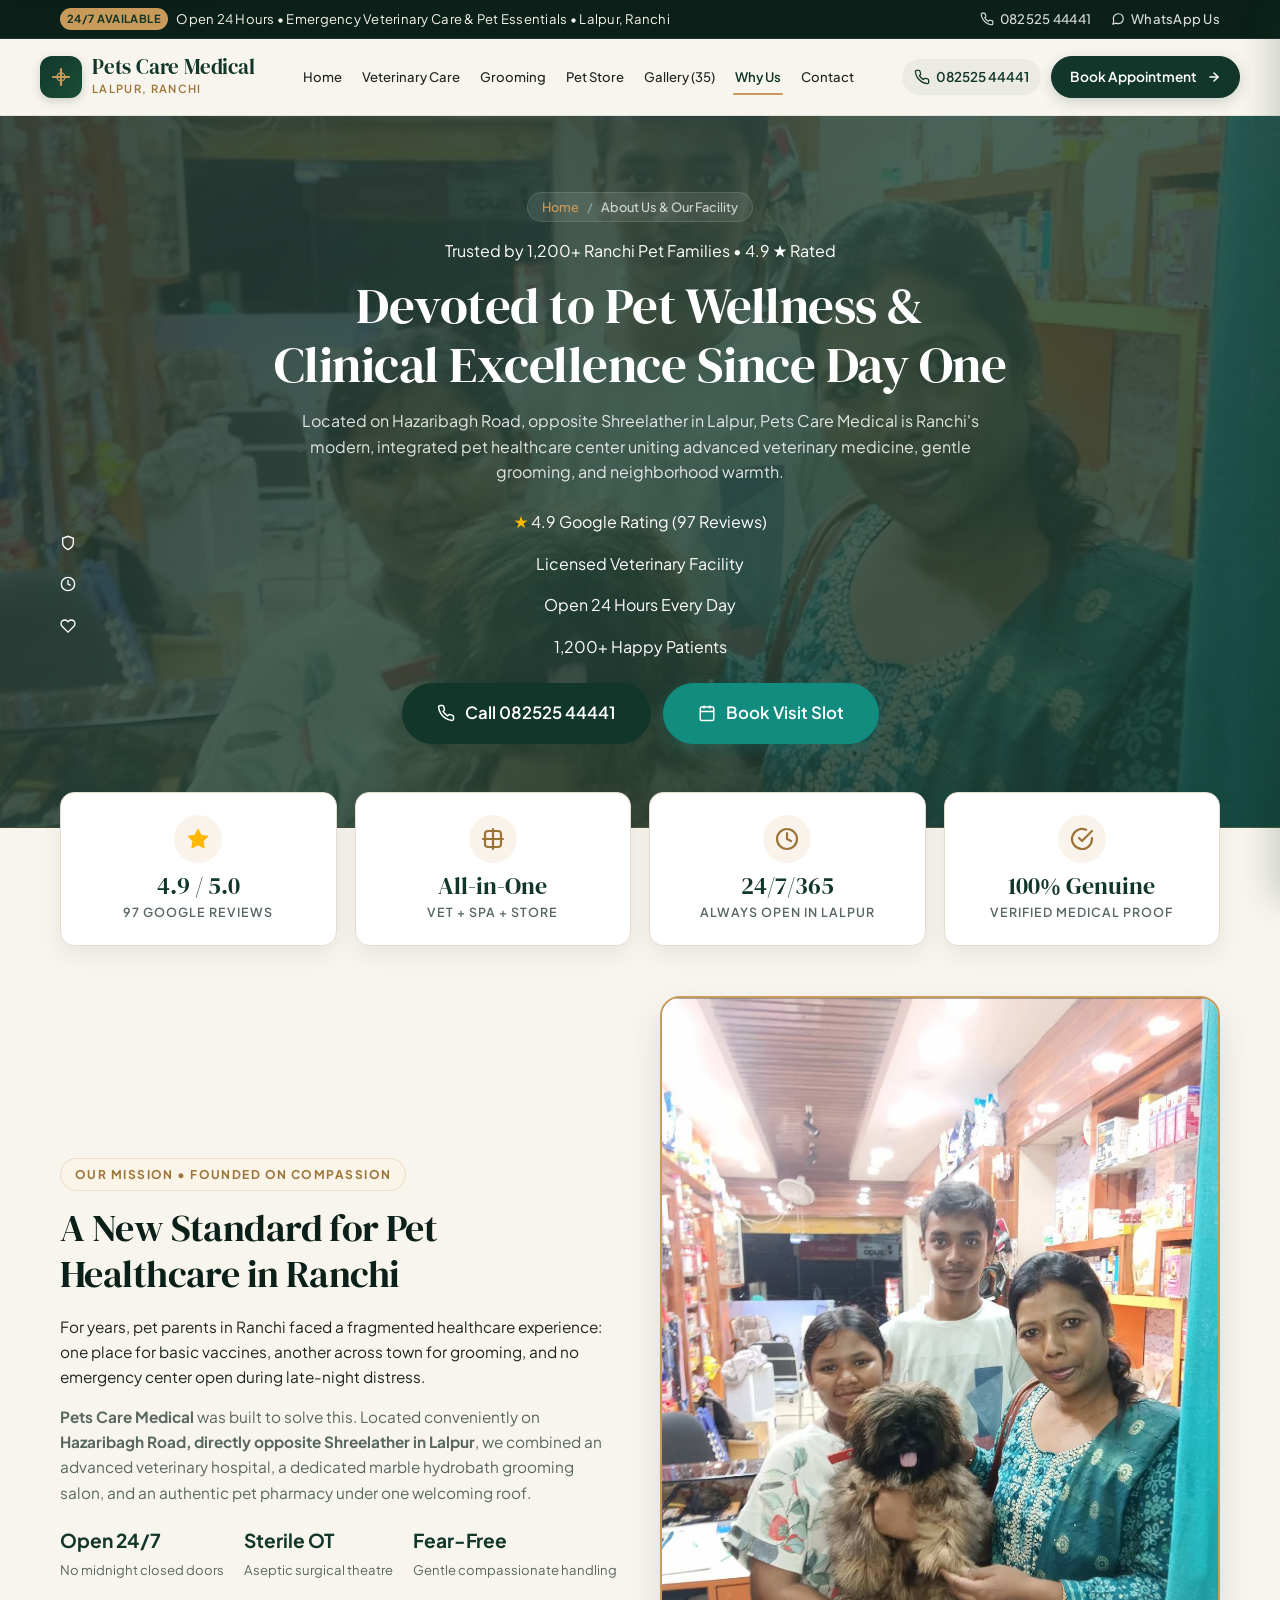
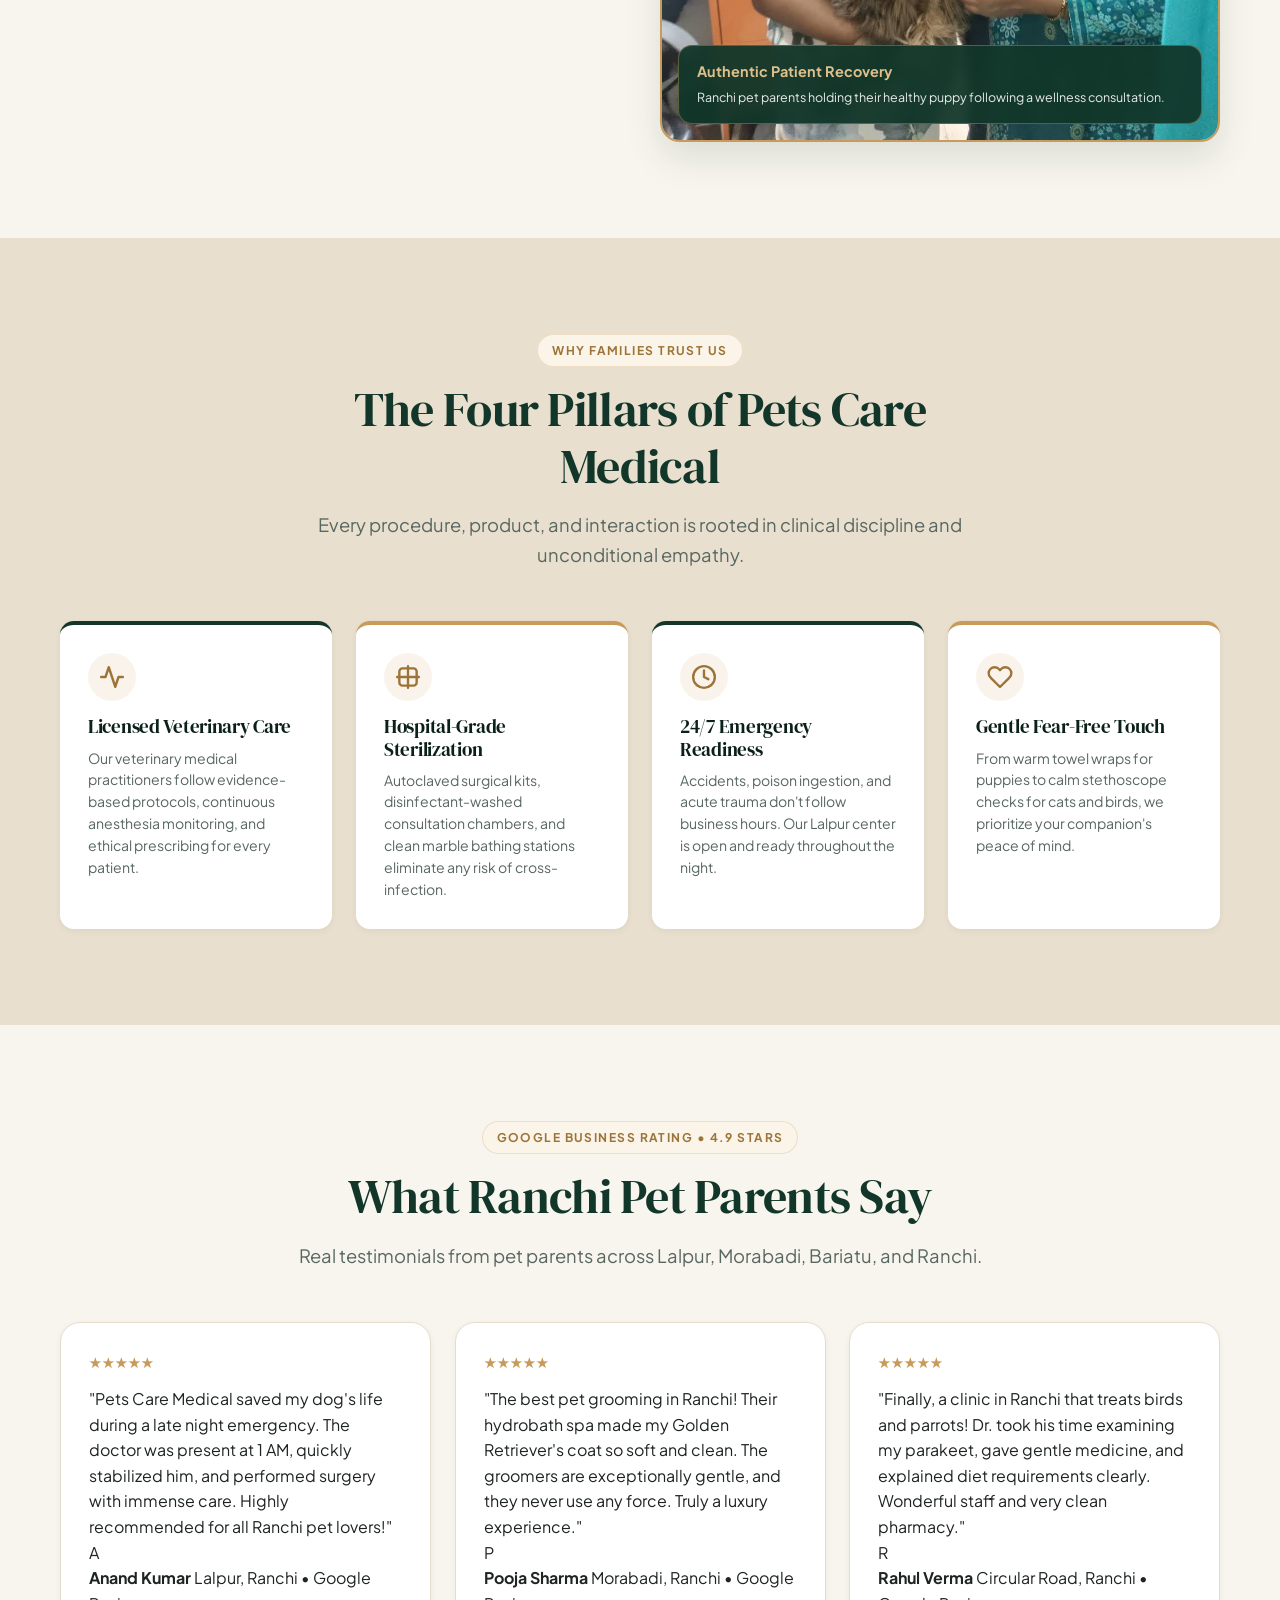
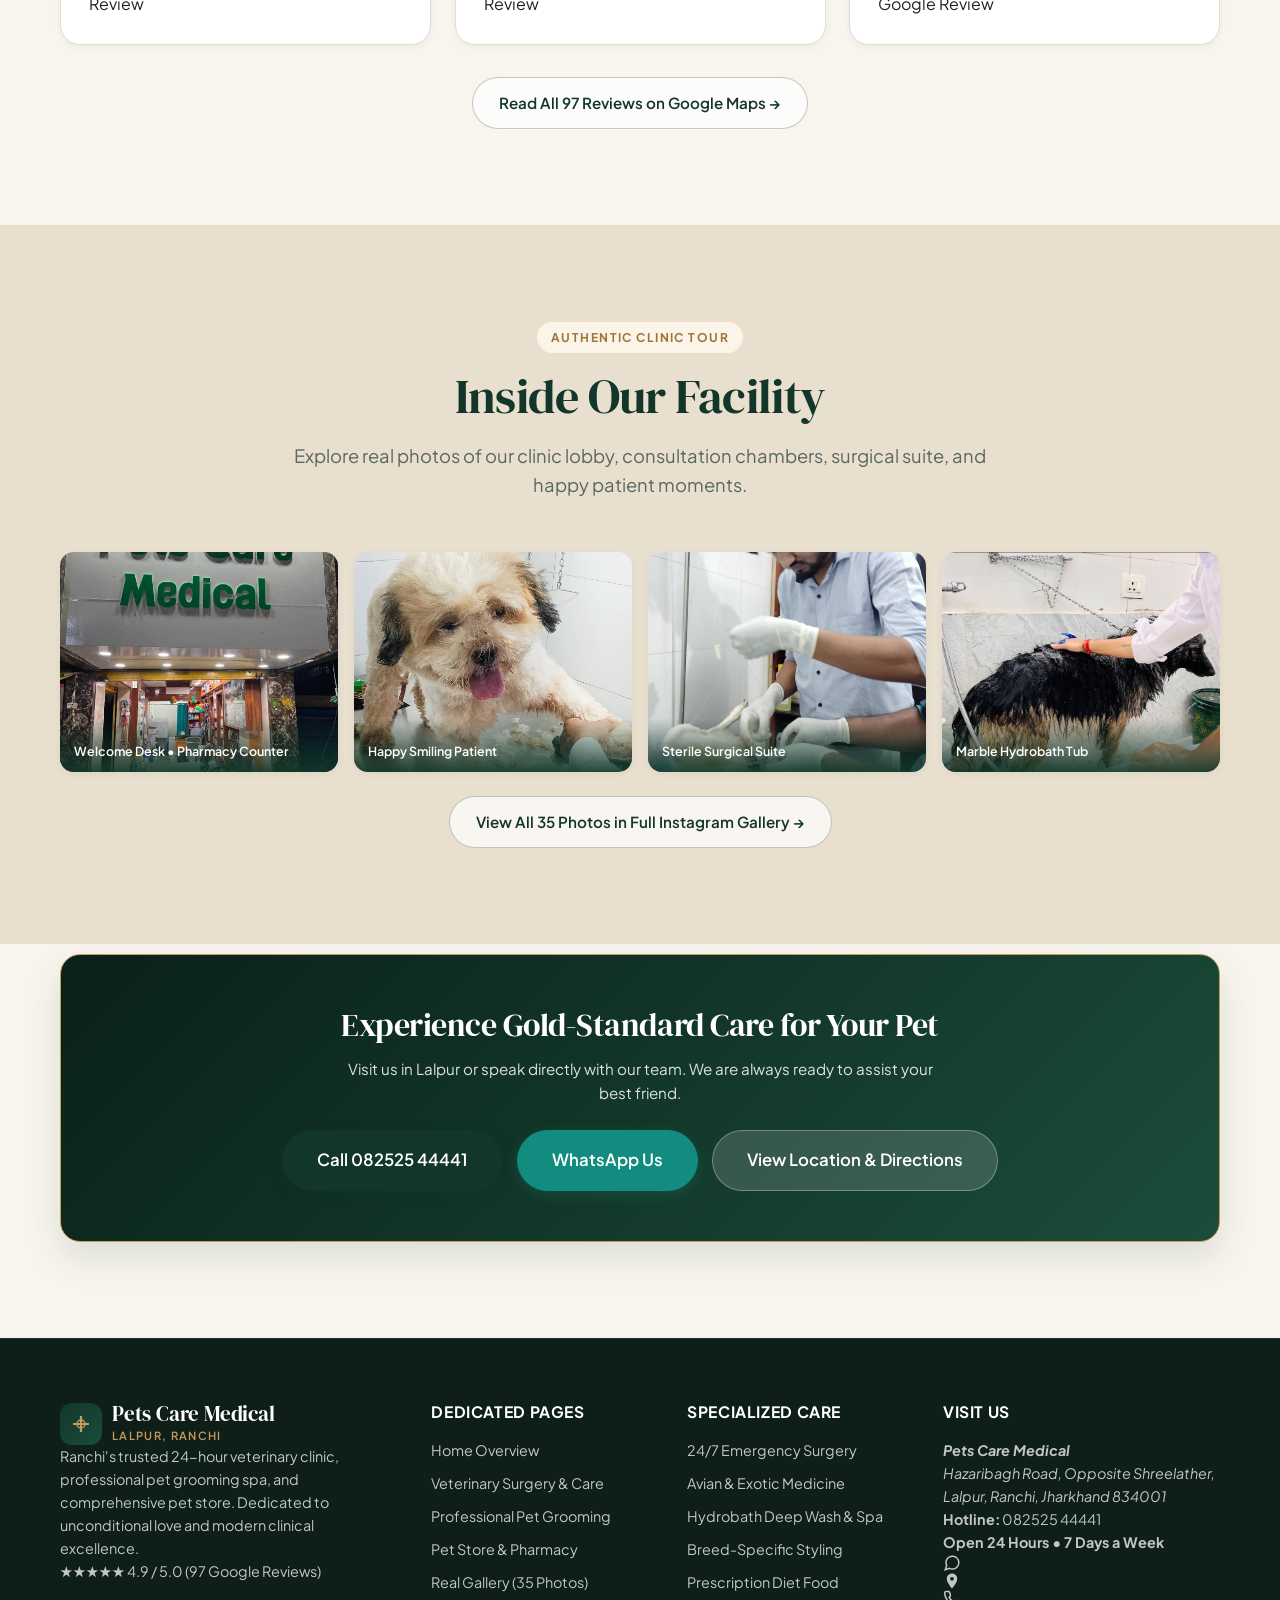
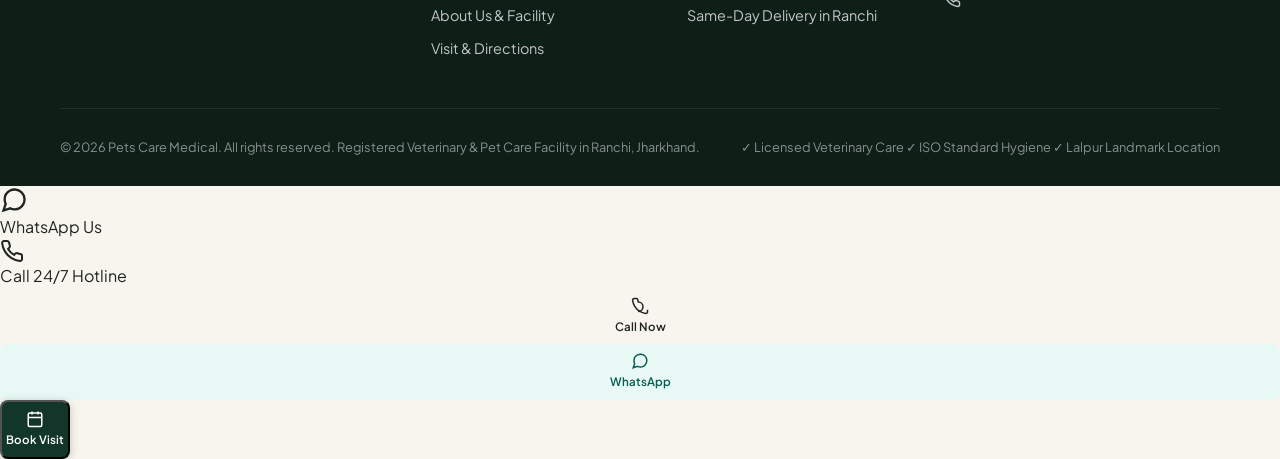
==== commit 65339b6e: "Implement complete 26-point premium animation and micro-interaction system" ====
--- a/about.html
+++ b/about.html
@@ -45,6 +45,32 @@
   </script>
 </head>
 <body class="dept-page-body">
+  <!-- Scroll Progress Bar Indicator -->
+  <div class="scroll-progress-bar" id="scrollProgressBar" aria-hidden="true"></div>
+
+  <!-- Subtle Luxury Desktop Cursor -->
+  <div class="custom-cursor-dot" id="cursorDot" aria-hidden="true"></div>
+  <div class="custom-cursor-ring" id="cursorRing" aria-hidden="true"></div>
+
+  <!-- Site Preloader -->
+  <div class="site-preloader" id="sitePreloader" aria-hidden="true">
+    <div class="preloader-content">
+      <div class="preloader-logo">
+        <div class="preloader-symbol">
+          <svg width="28" height="28" viewBox="0 0 24 24" fill="none" stroke="currentColor" stroke-width="2.2" stroke-linecap="round" stroke-linejoin="round">
+            <path d="M12 4v16M4 12h16"></path>
+            <circle cx="12" cy="12" r="4" fill="none" stroke="currentColor" stroke-width="1.5"></circle>
+          </svg>
+        </div>
+        <div class="preloader-brand">Pets Care Medical</div>
+        <div class="preloader-sub">Lalpur, Ranchi &bull; 24/7 Care</div>
+      </div>
+      <div class="preloader-track">
+        <div class="preloader-bar"></div>
+      </div>
+    </div>
+  </div>
+
   <a href="#about-main" class="skip-link">Skip to main content</a>
 
     <!-- Top Announcement Bar -->
--- a/styles.css
+++ b/styles.css
@@ -56,6 +56,7 @@
   --radius-full: 9999px;
 
   /* Transitions */
+  --ease-cinematic: cubic-bezier(0.22, 1, 0.36, 1);
   --transition-fast: 180ms cubic-bezier(0.16, 1, 0.3, 1);
   --transition-normal: 280ms cubic-bezier(0.16, 1, 0.3, 1);
   --transition-slow: 480ms cubic-bezier(0.16, 1, 0.3, 1);
@@ -3971,3 +3972,621 @@
   font-weight: 600;
 }
 
+/* ==========================================================================
+   PREMIUM WEBSITE ANIMATION SYSTEM (26-POINT SPECIFICATION)
+   Cinematic, Subtle, GPU-Accelerated & Accessible
+   ========================================================================== */
+
+/* 1. Page Load Preloader */
+.site-preloader {
+  position: fixed;
+  inset: 0;
+  z-index: 100000;
+  background-color: var(--color-bg);
+  display: flex;
+  align-items: center;
+  justify-content: center;
+  flex-direction: column;
+  transition: opacity 0.5s var(--ease-cinematic), visibility 0.5s;
+  pointer-events: auto;
+}
+
+.site-preloader.fade-out {
+  opacity: 0;
+  visibility: hidden;
+  pointer-events: none;
+}
+
+.preloader-content {
+  display: flex;
+  flex-direction: column;
+  align-items: center;
+  text-align: center;
+  gap: 18px;
+  max-width: 320px;
+  padding: 20px;
+}
+
+.preloader-logo {
+  display: flex;
+  flex-direction: column;
+  align-items: center;
+  gap: 12px;
+  opacity: 0;
+  transform: translateY(14px) scale(0.96);
+  animation: preloaderLogoIn 0.8s var(--ease-cinematic) 0.1s forwards;
+}
+
+.preloader-symbol {
+  width: 54px;
+  height: 54px;
+  background: linear-gradient(135deg, var(--color-primary), #1b4d3a);
+  border-radius: var(--radius-md);
+  display: flex;
+  align-items: center;
+  justify-content: center;
+  color: var(--color-accent);
+  box-shadow: 0 6px 20px rgba(18, 55, 42, 0.22);
+}
+
+.preloader-brand {
+  font-family: var(--font-serif);
+  font-size: 1.45rem;
+  color: var(--color-primary);
+  letter-spacing: -0.01em;
+}
+
+.preloader-sub {
+  font-size: 0.74rem;
+  font-weight: 600;
+  text-transform: uppercase;
+  letter-spacing: 0.14em;
+  color: var(--color-accent-dark);
+}
+
+.preloader-track {
+  width: 170px;
+  height: 2.5px;
+  background: rgba(18, 55, 42, 0.08);
+  border-radius: 99px;
+  overflow: hidden;
+  position: relative;
+}
+
+.preloader-bar {
+  position: absolute;
+  top: 0;
+  left: 0;
+  bottom: 0;
+  width: 0%;
+  background: linear-gradient(90deg, var(--color-accent), var(--color-primary));
+  border-radius: 99px;
+  animation: preloaderLineFill 1.05s var(--ease-cinematic) 0.15s forwards;
+}
+
+@keyframes preloaderLogoIn {
+  to {
+    opacity: 1;
+    transform: translateY(0) scale(1);
+  }
+}
+
+@keyframes preloaderLineFill {
+  0% { width: 0%; }
+  60% { width: 75%; }
+  100% { width: 100%; }
+}
+
+/* 2. Scroll Progress Bar Indicator */
+.scroll-progress-bar {
+  position: fixed;
+  top: 0;
+  left: 0;
+  height: 2.5px;
+  width: 0%;
+  background: linear-gradient(90deg, var(--color-accent) 0%, #1E4F3D 60%, var(--color-accent) 100%);
+  z-index: 100001;
+  pointer-events: none;
+  transition: width 0.08s linear;
+}
+
+/* 3. Subtle Luxury Desktop Cursor */
+@media (hover: hover) and (pointer: fine) {
+  .custom-cursor-dot {
+    position: fixed;
+    top: 0;
+    left: 0;
+    width: 6px;
+    height: 6px;
+    background-color: var(--color-accent-dark);
+    border-radius: 50%;
+    pointer-events: none;
+    z-index: 999999;
+    transform: translate(-50%, -50%);
+    opacity: 0;
+    transition: opacity 0.3s var(--ease-cinematic), transform 0.15s ease-out;
+    will-change: transform, left, top;
+  }
+
+  .custom-cursor-ring {
+    position: fixed;
+    top: 0;
+    left: 0;
+    width: 32px;
+    height: 32px;
+    border: 1.5px solid rgba(200, 155, 91, 0.55);
+    border-radius: 50%;
+    pointer-events: none;
+    z-index: 999998;
+    transform: translate(-50%, -50%);
+    opacity: 0;
+    transition: width 0.28s var(--ease-cinematic), height 0.28s var(--ease-cinematic), background-color 0.28s var(--ease-cinematic), border-color 0.28s, opacity 0.3s;
+    will-change: transform, left, top;
+  }
+
+  .custom-cursor-dot.cursor-visible,
+  .custom-cursor-ring.cursor-visible {
+    opacity: 1;
+  }
+
+  .custom-cursor-ring.cursor-hover {
+    width: 52px;
+    height: 52px;
+    border-color: var(--color-accent);
+    background-color: rgba(200, 155, 91, 0.14);
+  }
+
+  .custom-cursor-dot.cursor-active {
+    transform: translate(-50%, -50%) scale(0.65);
+  }
+}
+
+@media (hover: none), (pointer: coarse) {
+  .custom-cursor-dot,
+  .custom-cursor-ring {
+    display: none !important;
+  }
+}
+
+/* 4. Header Dynamics */
+.site-header {
+  transition: background-color 0.4s var(--ease-cinematic), box-shadow 0.4s var(--ease-cinematic), backdrop-filter 0.4s !important;
+}
+
+.site-header.scrolled {
+  background-color: rgba(248, 245, 238, 0.95) !important;
+  backdrop-filter: blur(16px);
+  -webkit-backdrop-filter: blur(16px);
+  box-shadow: 0 4px 24px rgba(18, 55, 42, 0.08) !important;
+}
+
+.nav-desktop .nav-link {
+  position: relative;
+  transition: color 0.3s var(--ease-cinematic);
+}
+
+.nav-desktop .nav-link::after {
+  content: '';
+  position: absolute;
+  bottom: -2px;
+  left: 0;
+  width: 0;
+  height: 2px;
+  background-color: var(--color-accent);
+  border-radius: 2px;
+  transition: width 0.32s var(--ease-cinematic);
+}
+
+.nav-desktop .nav-link:hover::after,
+.nav-desktop .nav-link.active::after {
+  width: 100%;
+}
+
+.header-cta-btn {
+  transition: transform 0.25s var(--ease-cinematic), box-shadow 0.25s var(--ease-cinematic), background-color 0.25s !important;
+}
+
+.header-cta-btn:hover {
+  transform: translateY(-2px);
+  box-shadow: 0 6px 18px rgba(18, 55, 42, 0.22);
+}
+
+/* 5. Hero Cinematic Line-by-Line & Image Reveal */
+.hero-line-wrap {
+  display: block;
+  overflow: hidden;
+}
+
+.hero-line {
+  display: inline-block;
+  transform: translateY(115%);
+  opacity: 0;
+  transition: transform 0.85s var(--ease-cinematic), opacity 0.85s var(--ease-cinematic);
+}
+
+.hero-loaded .hero-line-wrap:nth-child(1) .hero-line {
+  transform: translateY(0);
+  opacity: 1;
+  transition-delay: 0.1s;
+}
+
+.hero-loaded .hero-line-wrap:nth-child(2) .hero-line {
+  transform: translateY(0);
+  opacity: 1;
+  transition-delay: 0.22s;
+}
+
+.hero-description {
+  opacity: 0;
+  transform: translateY(28px);
+  transition: opacity 0.8s var(--ease-cinematic) 0.35s, transform 0.8s var(--ease-cinematic) 0.35s;
+}
+
+.hero-ctas {
+  opacity: 0;
+  transform: translateY(28px);
+  transition: opacity 0.8s var(--ease-cinematic) 0.48s, transform 0.8s var(--ease-cinematic) 0.48s;
+}
+
+.trust-row {
+  opacity: 0;
+  transform: translateY(24px);
+  transition: opacity 0.8s var(--ease-cinematic) 0.62s, transform 0.8s var(--ease-cinematic) 0.62s;
+}
+
+.hero-loaded .hero-description,
+.hero-loaded .hero-ctas,
+.hero-loaded .trust-row {
+  opacity: 1;
+  transform: translateY(0);
+}
+
+/* Hero Image Cinematic Reveal */
+.hero-image-frame {
+  clip-path: inset(0 0 100% 0);
+  transition: clip-path 1.2s var(--ease-cinematic) 0.15s !important;
+}
+
+.hero-loaded .hero-image-frame {
+  clip-path: inset(0 0 0% 0) !important;
+}
+
+.hero-image-frame img {
+  transform: scale(1.05);
+  transition: transform 9s cubic-bezier(0.25, 1, 0.5, 1);
+  will-change: transform;
+}
+
+.hero-loaded .hero-image-frame img {
+  transform: scale(1.00);
+}
+
+/* 6. Universal Scroll Reveal System */
+.fade-in-up {
+  opacity: 0;
+  transform: translateY(40px);
+  transition: opacity 0.8s var(--ease-cinematic), transform 0.8s var(--ease-cinematic);
+  will-change: transform, opacity;
+}
+
+.fade-in-up.in-view {
+  opacity: 1;
+  transform: translateY(0);
+}
+
+.reveal-left {
+  opacity: 0;
+  transform: translateX(-40px);
+  transition: opacity 0.85s var(--ease-cinematic), transform 0.85s var(--ease-cinematic);
+  will-change: transform, opacity;
+}
+
+.reveal-left.in-view {
+  opacity: 1;
+  transform: translateX(0);
+}
+
+.reveal-right {
+  opacity: 0;
+  transform: translateX(40px);
+  transition: opacity 0.85s var(--ease-cinematic), transform 0.85s var(--ease-cinematic);
+  will-change: transform, opacity;
+}
+
+.reveal-right.in-view {
+  opacity: 1;
+  transform: translateX(0);
+}
+
+.reveal-scale {
+  opacity: 0;
+  transform: scale(0.96);
+  transition: opacity 0.85s var(--ease-cinematic), transform 0.85s var(--ease-cinematic);
+  will-change: transform, opacity;
+}
+
+.reveal-scale.in-view {
+  opacity: 1;
+  transform: scale(1);
+}
+
+/* Stagger Cascades */
+.stagger-grid.in-view > *:nth-child(1), .stagger-delay-1.in-view { transition-delay: 0.05s; }
+.stagger-grid.in-view > *:nth-child(2), .stagger-delay-2.in-view { transition-delay: 0.12s; }
+.stagger-grid.in-view > *:nth-child(3), .stagger-delay-3.in-view { transition-delay: 0.19s; }
+.stagger-grid.in-view > *:nth-child(4), .stagger-delay-4.in-view { transition-delay: 0.26s; }
+.stagger-grid.in-view > *:nth-child(5), .stagger-delay-5.in-view { transition-delay: 0.33s; }
+.stagger-grid.in-view > *:nth-child(6), .stagger-delay-6.in-view { transition-delay: 0.40s; }
+.stagger-grid.in-view > *:nth-child(7), .stagger-delay-7.in-view { transition-delay: 0.47s; }
+.stagger-grid.in-view > *:nth-child(8), .stagger-delay-8.in-view { transition-delay: 0.54s; }
+
+/* 7. Service Cards Polish */
+.service-card {
+  transition: transform 0.35s var(--ease-cinematic), box-shadow 0.35s var(--ease-cinematic), border-color 0.35s var(--ease-cinematic) !important;
+}
+
+.service-card:hover {
+  transform: translateY(-8px) !important;
+  box-shadow: 0 16px 36px rgba(18, 55, 42, 0.12) !important;
+  border-color: rgba(200, 155, 91, 0.4) !important;
+}
+
+.service-card .card-media img {
+  transition: transform 0.6s var(--ease-cinematic) !important;
+}
+
+.service-card:hover .card-media img {
+  transform: scale(1.04) !important;
+}
+
+.service-card .card-cta svg,
+.service-card .card-arrow {
+  transition: transform 0.3s var(--ease-cinematic) !important;
+}
+
+.service-card:hover .card-cta svg,
+.service-card:hover .card-arrow {
+  transform: translateX(5px) !important;
+}
+
+/* 8. Large Photography Cinematic Hover */
+.editorial-photo,
+.dept-gallery-photo,
+.insta-post-card,
+.store-product-card {
+  transition: transform 0.35s var(--ease-cinematic), box-shadow 0.35s var(--ease-cinematic), border-color 0.35s;
+}
+
+.editorial-photo img,
+.dept-gallery-photo img,
+.insta-post-card img,
+.store-product-card img {
+  transition: transform 0.6s var(--ease-cinematic);
+}
+
+.editorial-photo:hover img,
+.dept-gallery-photo:hover img,
+.insta-post-card:hover img {
+  transform: scale(1.04);
+}
+
+.store-product-card:hover {
+  transform: translateY(-6px);
+  border-color: rgba(200, 155, 91, 0.45);
+  box-shadow: var(--shadow-md);
+}
+
+/* 9. Floating Badges Micro-movement */
+@keyframes floatSlowBadge {
+  0%, 100% {
+    transform: translateY(0);
+  }
+  50% {
+    transform: translateY(-6px);
+  }
+}
+
+@keyframes floatSlowBadgeAlt {
+  0%, 100% {
+    transform: translateY(0);
+  }
+  50% {
+    transform: translateY(6px);
+  }
+}
+
+.badge-bottom-left {
+  animation: floatSlowBadge 5.5s ease-in-out infinite;
+}
+
+.badge-top-right {
+  animation: floatSlowBadgeAlt 6s ease-in-out infinite;
+}
+
+/* 10. Local SEO & Trust Badges Subtle Ambient Glow */
+@keyframes goldAmbientGlow {
+  0%, 100% {
+    box-shadow: 0 0 0 0 rgba(200, 155, 91, 0.2);
+  }
+  50% {
+    box-shadow: 0 0 14px 2px rgba(200, 155, 91, 0.4);
+  }
+}
+
+.local-trust-highlight,
+.seo-trust-badge {
+  animation: goldAmbientGlow 4.5s ease-in-out infinite;
+}
+
+/* 11. Final CTA Ambient Gradient & Button Pulse */
+.final-cta-section {
+  background: 
+    linear-gradient(135deg, rgba(10, 32, 24, 0.95) 0%, rgba(18, 55, 42, 0.92) 50%, rgba(14, 40, 30, 0.96) 100%),
+    url('assets/real/real_02.jpg') center center / cover no-repeat;
+  background-size: 110% 110%;
+  animation: ambientBgDrift 18s ease-in-out infinite alternate;
+}
+
+@keyframes ambientBgDrift {
+  0% { background-position: center top; }
+  100% { background-position: center bottom; }
+}
+
+@keyframes emergencyPulseRing {
+  0% {
+    box-shadow: 0 0 0 0 rgba(200, 155, 91, 0.55);
+  }
+  70% {
+    box-shadow: 0 0 0 16px rgba(200, 155, 91, 0);
+  }
+  100% {
+    box-shadow: 0 0 0 0 rgba(200, 155, 91, 0);
+  }
+}
+
+.btn-emergency-pulse {
+  animation: emergencyPulseRing 2.6s infinite;
+}
+
+/* 12. Button Micro-interactions */
+.btn {
+  transition: transform 0.25s var(--ease-cinematic), box-shadow 0.25s var(--ease-cinematic), background-color 0.25s !important;
+}
+
+.btn:hover {
+  transform: translateY(-2px);
+}
+
+.btn:active {
+  transform: scale(0.97) translateY(0);
+}
+
+.btn svg {
+  transition: transform 0.25s var(--ease-cinematic);
+}
+
+.btn:hover svg {
+  transform: translateX(3px);
+}
+
+/* 13. Mobile Bottom Sticky Bar Slide-in */
+.mobile-action-bar {
+  transform: translateY(105%) !important;
+  transition: transform 0.5s var(--ease-cinematic) !important;
+  will-change: transform;
+}
+
+.mobile-action-bar.bar-visible {
+  transform: translateY(0) !important;
+}
+
+.mobile-action-btn:active {
+  transform: scale(0.94);
+}
+
+/* 14. Mobile Drawer & Hamburger Transitions */
+.hamburger-line {
+  transition: transform 0.35s var(--ease-cinematic), opacity 0.25s, width 0.3s !important;
+}
+
+.hamburger-btn.open .hamburger-line:nth-child(1),
+.hamburger-btn[aria-expanded="true"] .hamburger-line:nth-child(1) {
+  transform: translateY(7px) rotate(45deg);
+}
+
+.hamburger-btn.open .hamburger-line:nth-child(2),
+.hamburger-btn[aria-expanded="true"] .hamburger-line:nth-child(2) {
+  opacity: 0;
+  transform: scaleX(0);
+}
+
+.hamburger-btn.open .hamburger-line:nth-child(3),
+.hamburger-btn[aria-expanded="true"] .hamburger-line:nth-child(3) {
+  transform: translateY(-7px) rotate(-45deg);
+}
+
+.mobile-nav-drawer {
+  transform: translateX(100%);
+  transition: transform 0.45s var(--ease-cinematic) !important;
+  will-change: transform;
+}
+
+.mobile-nav-drawer.open {
+  transform: translateX(0) !important;
+}
+
+.mobile-nav-drawer.open .mobile-nav-link {
+  animation: mobileLinkCascade 0.38s var(--ease-cinematic) backwards;
+}
+
+.mobile-nav-drawer.open .mobile-nav-link:nth-child(1) { animation-delay: 0.05s; }
+.mobile-nav-drawer.open .mobile-nav-link:nth-child(2) { animation-delay: 0.10s; }
+.mobile-nav-drawer.open .mobile-nav-link:nth-child(3) { animation-delay: 0.15s; }
+.mobile-nav-drawer.open .mobile-nav-link:nth-child(4) { animation-delay: 0.20s; }
+.mobile-nav-drawer.open .mobile-nav-link:nth-child(5) { animation-delay: 0.25s; }
+.mobile-nav-drawer.open .mobile-nav-link:nth-child(6) { animation-delay: 0.30s; }
+.mobile-nav-drawer.open .mobile-nav-link:nth-child(7) { animation-delay: 0.35s; }
+.mobile-nav-drawer.open .mobile-nav-link:nth-child(8) { animation-delay: 0.40s; }
+
+@keyframes mobileLinkCascade {
+  from {
+    opacity: 0;
+    transform: translateX(20px);
+  }
+  to {
+    opacity: 1;
+    transform: translateX(0);
+  }
+}
+
+/* 15. Reviews Star Pop Animation */
+.in-view .star-pop {
+  animation: starPopEffect 0.5s var(--ease-cinematic) backwards;
+}
+
+@keyframes starPopEffect {
+  0% {
+    opacity: 0;
+    transform: scale(0.7);
+  }
+  100% {
+    opacity: 1;
+    transform: scale(1);
+  }
+}
+
+/* 16. Reduced Motion Support */
+@media (prefers-reduced-motion: reduce) {
+  *, *::before, *::after {
+    animation-duration: 0.001ms !important;
+    animation-iteration-count: 1 !important;
+    transition-duration: 0.001ms !important;
+    scroll-behavior: auto !important;
+  }
+  
+  .site-preloader {
+    display: none !important;
+  }
+  
+  .fade-in-up,
+  .reveal-left,
+  .reveal-right,
+  .reveal-scale,
+  .hero-line,
+  .hero-description,
+  .hero-ctas,
+  .trust-row,
+  .hero-image-frame {
+    opacity: 1 !important;
+    transform: none !important;
+    clip-path: none !important;
+    transition: none !important;
+  }
+  
+  .custom-cursor-dot,
+  .custom-cursor-ring {
+    display: none !important;
+  }
+}
+
+
